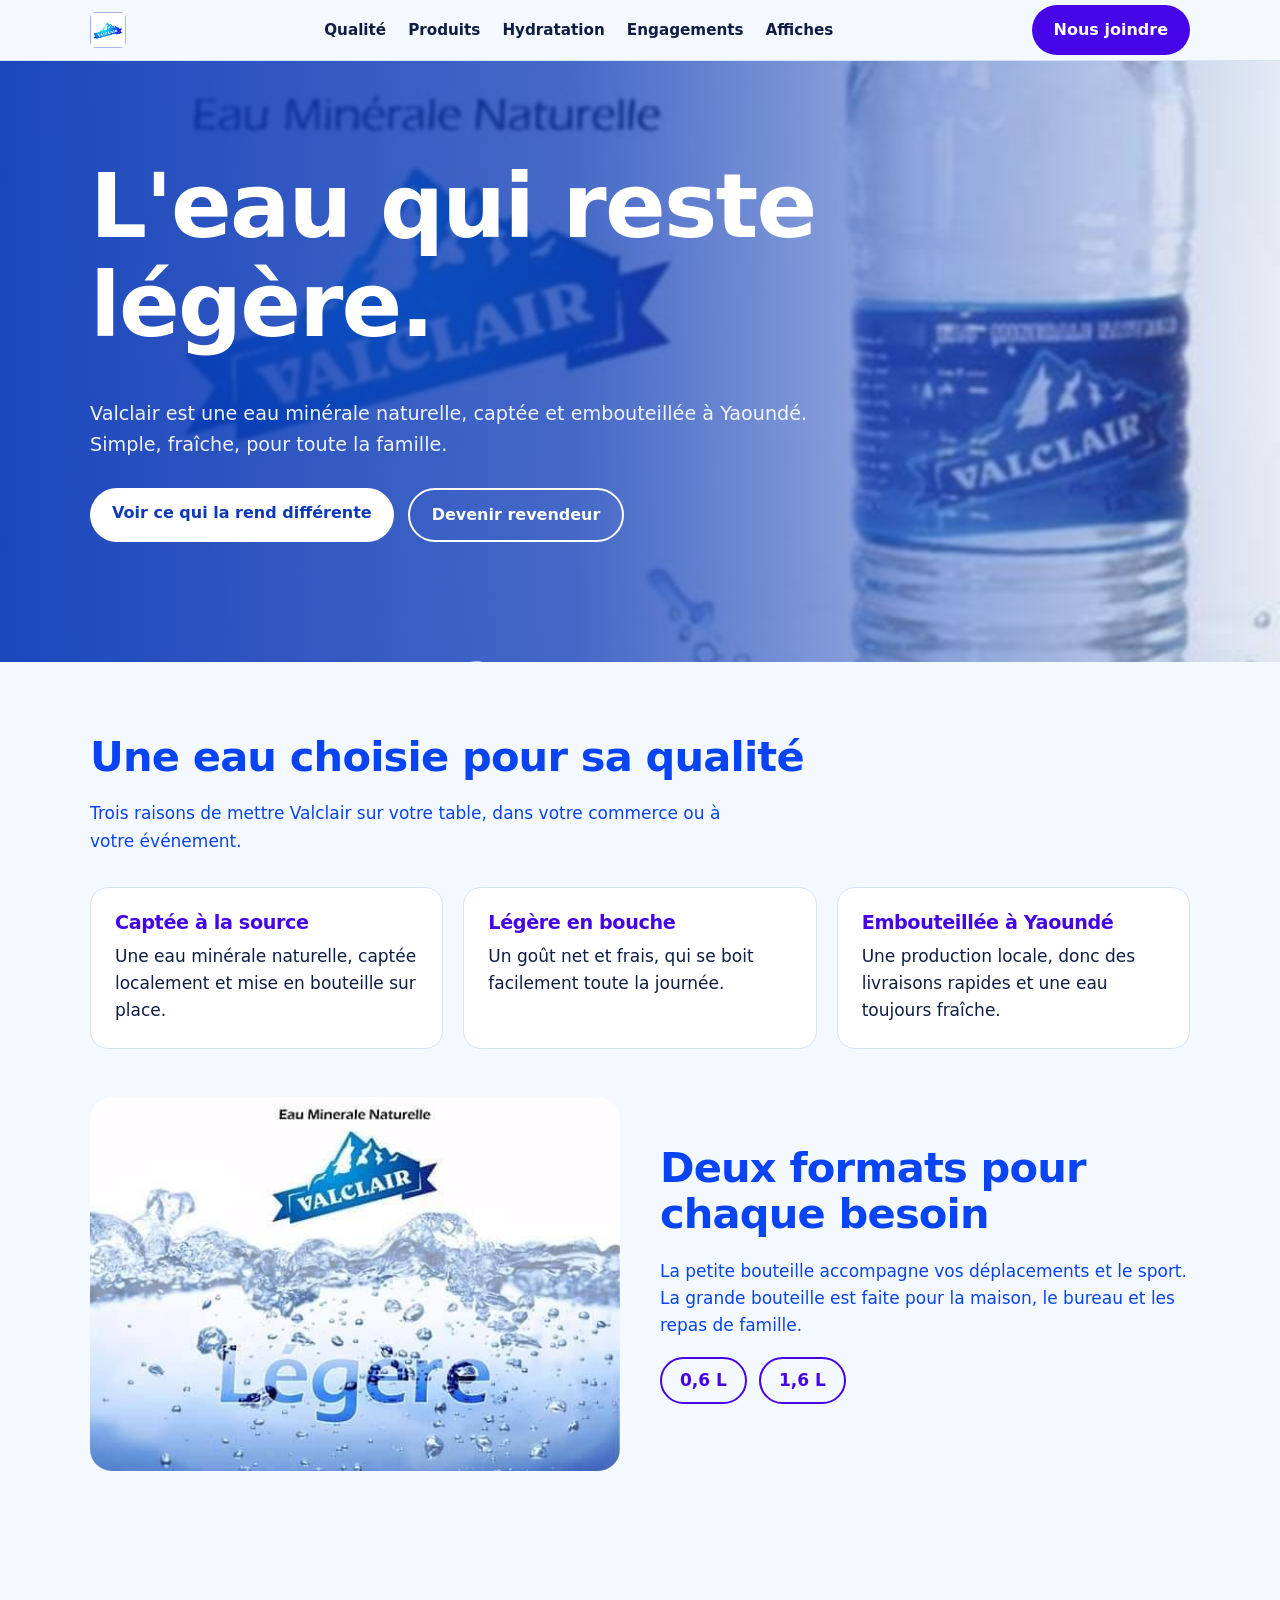
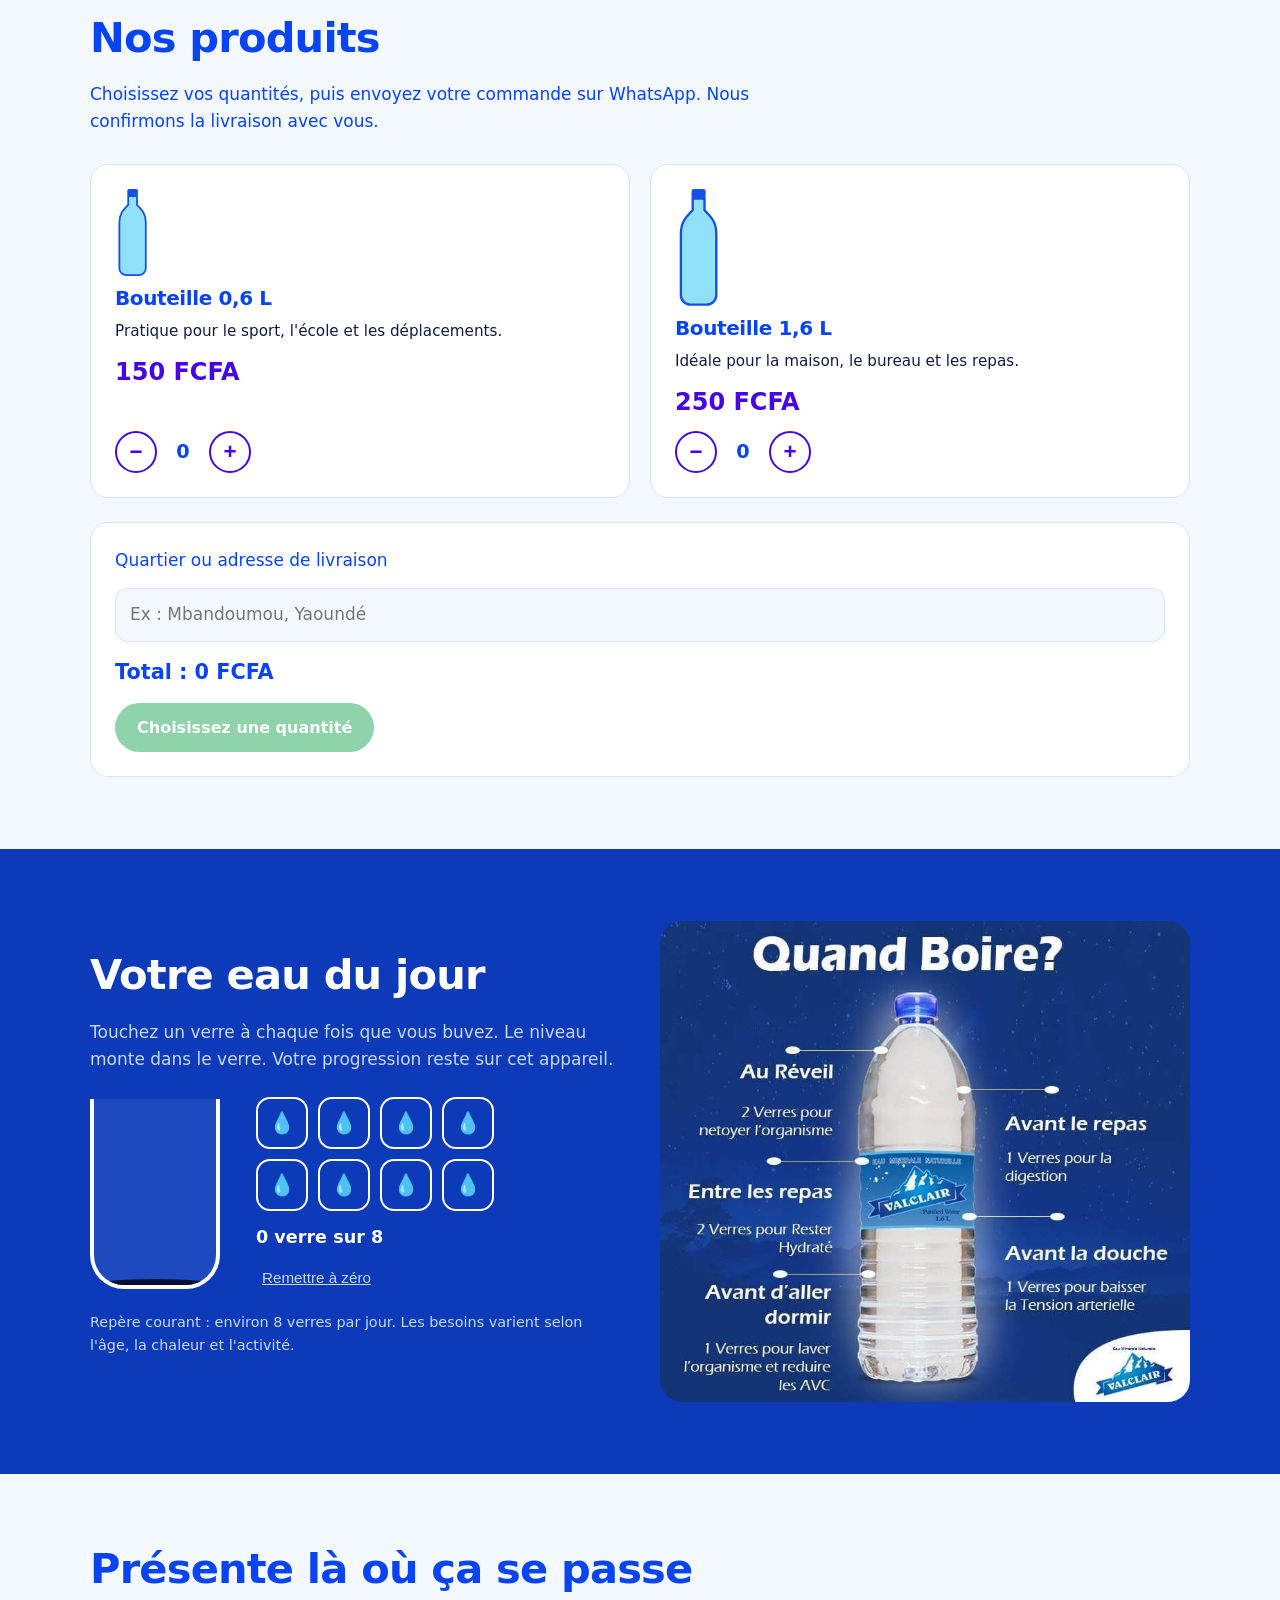
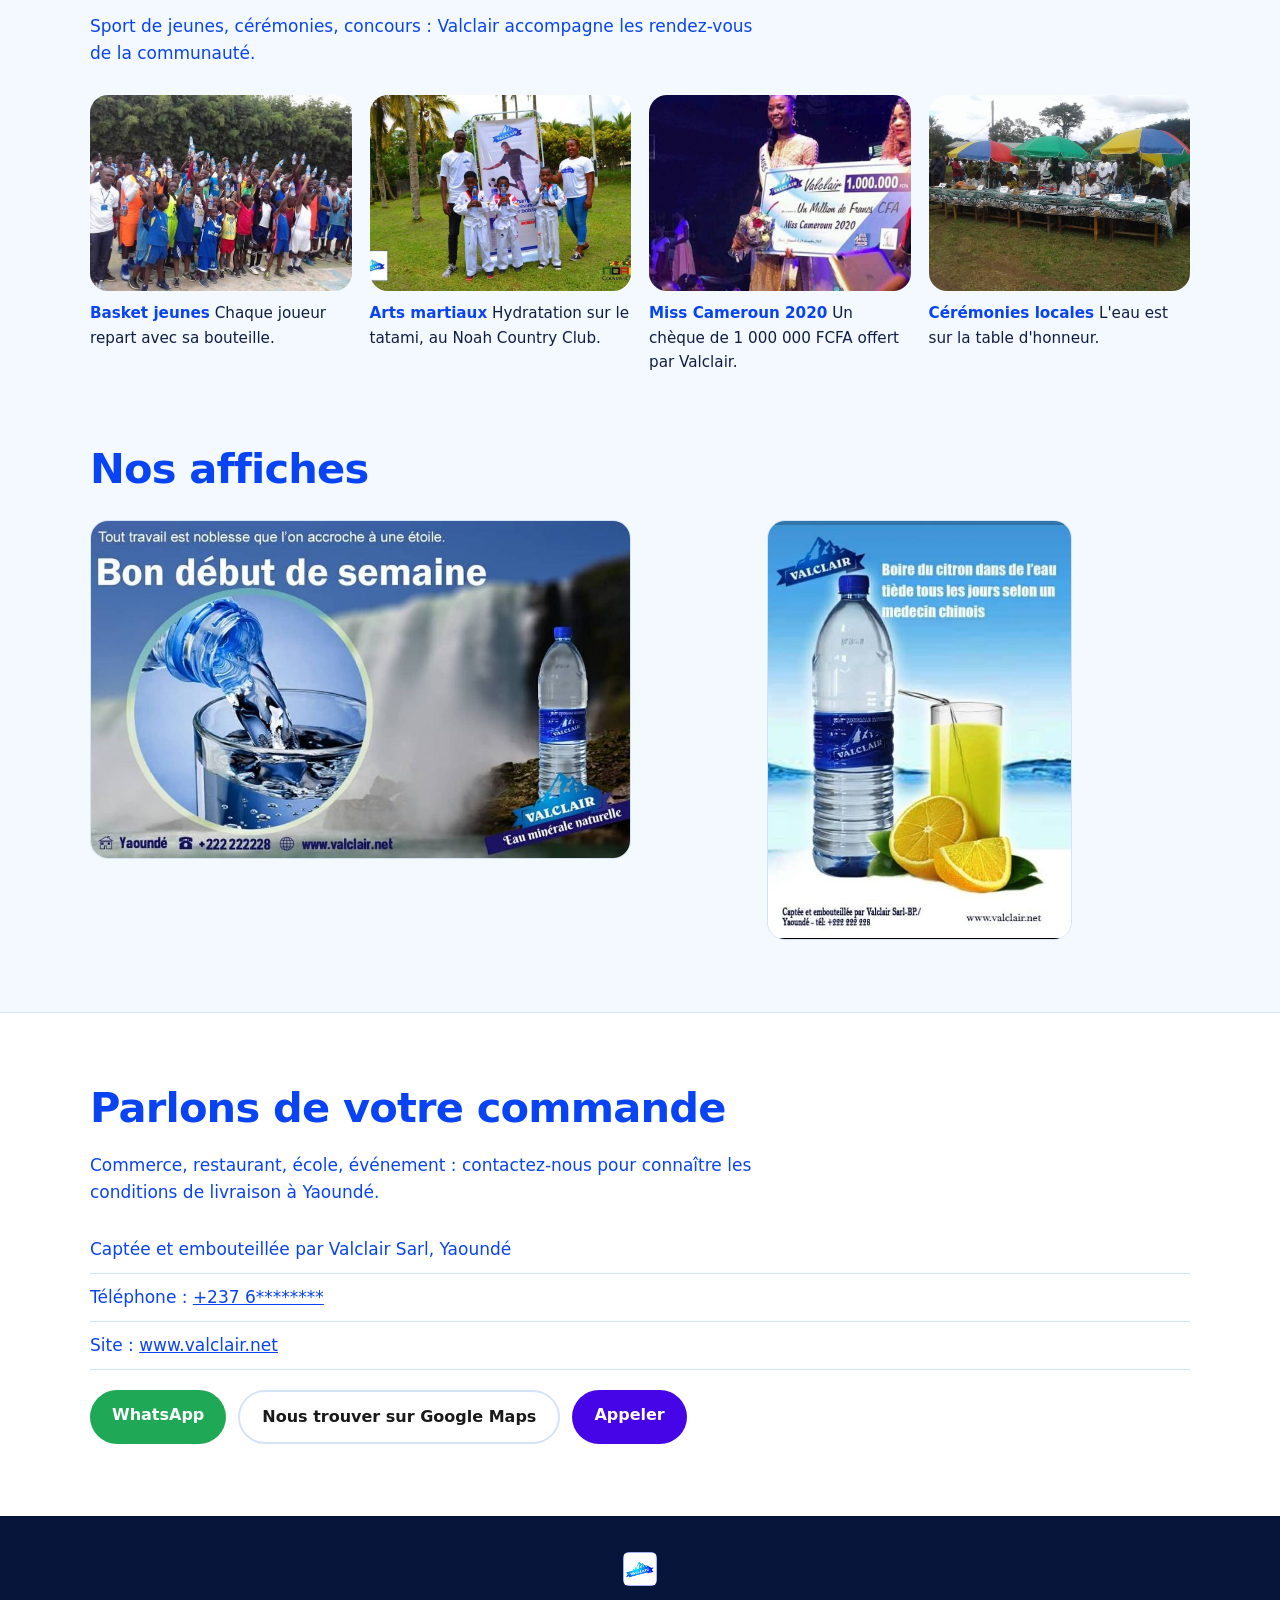
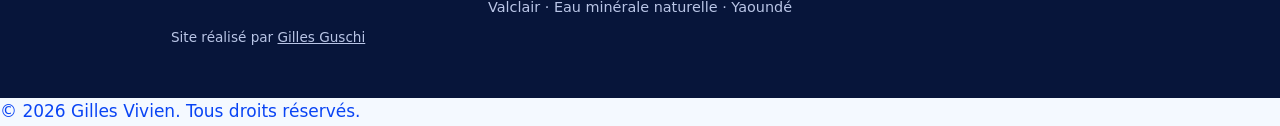
==== Valclair – Eau minérale naturelle.html @ fc71b5c6 "Add Valclair website" ====
<!DOCTYPE html>
<html lang="fr">
<head>
<meta charset="utf-8">
<meta name="viewport" content="width=device-width, initial-scale=1.0, viewport-fit=cover">
<title>Valclair – Eau minérale naturelle, Yaoundé</title>
<link rel="stylesheet" href="style.css">
</head>
<style>
:root{--bg:#f4f9ff;--surface:#fff;--ink:#0944f4;--muted:#0f1d45;--blue:#4505e6;--deep:#0c3ab8;--ice:#081230;--line:#d5e3f7;
box-sizing:border-box;padding-top:env(safe-area-inset-top,0px);padding-bottom:env(safe-area-inset-bottom,0px)}
@media (prefers-color-scheme:dark){:root:not([data-theme="light"]){--bg:#081230;--surface:#0f1d45;--ink:#eaf2ff;--muted:#9fb3d9;--line:#1f3166;--blue:#5b8cff}}
:root[data-theme="dark"]{--bg:#081230;--surface:#0f1d45;--ink:#eaf2ff;--muted:#9fb3d9;--line:#1f3166;--blue:#5b8cff}
html{scroll-padding-top:70px;scroll-behavior:smooth}
*{box-sizing:border-box}
body{margin:0;background:var(--bg);color:var(--ink);font:17px/1.6 "Avenir Next","Segoe UI",system-ui,sans-serif}
img{max-width:100%;display:block}
h1,h2,h3{line-height:1.1;margin:0 0 .5em;letter-spacing:-.02em;font-weight:800}
h2{font-size:clamp(1.8rem,4vw,2.6rem)}
p{margin:0 0 1em;max-width:62ch}
a{color:inherit}
:focus-visible{outline:3px solid var(--ice);outline-offset:3px}
.wrap{width:min(1100px,92%);margin:auto}
section{padding:72px 0}
header{position:sticky;top:env(safe-area-inset-top,0px);z-index:20;background:color-mix(in srgb,var(--bg) 88%,transparent);backdrop-filter:blur(10px);border-bottom:1px solid var(--line)}
header .wrap{display:flex;align-items:center;justify-content:space-between;gap:16px;height:60px}
header img{height:36px;border-radius:6px}
nav{display:flex;gap:22px;font-weight:600;font-size:.95rem}
nav a{text-decoration:none;color:var(--muted)}nav a:hover{color:var(--blue)}
.btn{display:inline-block;padding:12px 22px;border-radius:999px;background:var(--blue);color:#fff;font-weight:700;text-decoration:none;border:0;cursor:pointer;font-size:1rem}
.btn.alt{background:transparent;border:2px solid #fff}
@media(max-width:720px){nav{display:none}}
.hero{position:relative;overflow:hidden;color:#fff;background:linear-gradient(90deg,rgba(12,58,184,.92) 0%,rgba(12,58,184,.75) 45%,rgba(12,58,184,.05) 100%),url("image\ yep.jfif") right center/cover no-repeat;padding:96px 0 120px}
.hero h1{font-size:clamp(2.6rem,8vw,5.6rem);max-width:12ch}
.hero p{font-size:1.2rem;opacity:.92}
.hero .cta{display:flex;gap:14px;flex-wrap:wrap;margin-top:28px}
.hero .btn:not(.alt){background:#fff;color:var(--deep)}
.hero .wrap{position:relative;z-index:2}
.bub{position:absolute;bottom:-40px;border-radius:50%;border:2px solid rgba(255,255,255,.55);background:rgba(255,255,255,.12);animation:rise linear infinite}
@keyframes rise{to{transform:translateY(-120vh)}}
@media(prefers-reduced-motion:reduce){.bub{display:none}html{scroll-behavior:auto}}
.pill{display:grid;grid-template-columns:repeat(auto-fit,minmax(240px,1fr));gap:20px;margin-top:32px}
.pill div{background:var(--surface);border:1px solid var(--line);border-radius:18px;padding:24px}
.pill h3{font-size:1.2rem;color:var(--blue)}
.pill p{margin:0;color:var(--muted)}
.split{display:grid;grid-template-columns:1fr 1fr;gap:40px;align-items:center}
@media(max-width:800px){.split{grid-template-columns:1fr}}
.photo{width:100%;border-radius:22px;cursor:zoom-in;object-fit:cover}
.sizes{display:flex;gap:12px;margin:18px 0}
.sizes span{padding:8px 18px;border-radius:999px;border:2px solid var(--blue);font-weight:700;color:var(--blue)}
.band{background:var(--deep);color:#fff}
.band p{color:#c8d8ff}
.tracker{display:flex;gap:36px;align-items:center;flex-wrap:wrap;margin-top:24px}
.glass{position:relative;width:130px;height:190px;border:4px solid #fff;border-top:0;border-radius:0 0 34px 34px;overflow:hidden;background:rgba(255,255,255,.08)}
.water{position:absolute;left:0;right:0;bottom:0;height:0;background:linear-gradient(var(--ice),#1a6bff);transition:height .6s ease}
.water::before{content:"";position:absolute;top:-6px;left:0;right:0;height:12px;background:var(--ice);border-radius:50%}
.cups{display:grid;grid-template-columns:repeat(4,52px);gap:10px}
.cups button{width:52px;height:52px;border-radius:14px;border:2px solid #fff;background:transparent;color:#fff;font-size:1.3rem;cursor:pointer}
.cups button[aria-pressed="true"]{background:var(--ice);border-color:var(--ice);color:var(--deep)}
.count{font-size:1.1rem;font-weight:700;margin:12px 0}
.ghost{background:none;border:0;color:#c8d8ff;text-decoration:underline;cursor:pointer;font-size:.95rem}
.grid{display:grid;grid-template-columns:repeat(auto-fit,minmax(260px,1fr));gap:18px;margin-top:28px}
figure{margin:0}
figure img{aspect-ratio:4/3;border-radius:18px;cursor:zoom-in;width:100%;object-fit:cover}
figcaption{padding-top:10px;color:var(--muted);font-size:.95rem}
figcaption b{color:var(--ink)}
.posters{display:grid;grid-template-columns:repeat(auto-fit,minmax(280px,1fr));gap:18px;margin-top:28px}
.posters img{aspect-ratio:auto;max-height:420px;margin:auto;width:auto;max-width:100%;object-fit:contain;background:var(--surface);border:1px solid var(--line)}
.prods{display:grid;grid-template-columns:repeat(auto-fit,minmax(260px,1fr));gap:20px;margin-top:28px}
.prod{background:var(--surface);border:1px solid var(--line);border-radius:18px;padding:24px;display:flex;flex-direction:column;gap:10px}
.prod svg{height:110px;width:auto;align-self:flex-start}
.prod h3{margin:0;font-size:1.25rem}.prod p{margin:0;color:var(--muted);font-size:.95rem}
.price{font-size:1.5rem;font-weight:800;color:var(--blue)}
.qty{display:flex;align-items:center;gap:12px;margin-top:auto}
.qty button{width:42px;height:42px;border-radius:50%;border:2px solid var(--blue);background:transparent;color:var(--blue);font-size:1.4rem;font-weight:700;cursor:pointer}
.qty output{min-width:28px;text-align:center;font-weight:800;font-size:1.2rem}
.order{margin-top:24px;background:var(--surface);border:1px solid var(--line);border-radius:18px;padding:24px;display:grid;gap:14px}
.order input{padding:12px 14px;border-radius:12px;border:1px solid var(--line);background:var(--bg);color:var(--ink);font:inherit;width:100%}
.total{font-size:1.3rem;font-weight:800}
.btn.wa{background:#1fa855}.btn.g{background:#fff;color:#1a1a1a;border:2px solid var(--line)}
.btn[aria-disabled="true"]{opacity:.5;pointer-events:none}
.btns{display:flex;gap:12px;flex-wrap:wrap}
.contact{background:var(--surface);border-top:1px solid var(--line)}
.contact ul{list-style:none;padding:0;margin:20px 0}
.contact li{padding:10px 0;border-bottom:1px solid var(--line)}
footer{padding:28px 0;text-align:center;color:var(--muted);font-size:.9rem}
footer{background:#07153a;color:#b9c5e6;padding:36px 0;text-align:center}
footer img{height:34px;margin:0 auto 10px;border-radius:6px}
#lb{position:fixed;inset:0;background:rgba(3,10,30,.92);display:none;align-items:center;justify-content:center;z-index:50;padding:20px}
#lb.on{display:flex}
#lb img{max-height:90%;max-width:100%;border-radius:12px}
#lb button{position:absolute;top:calc(14px + env(safe-area-inset-top,0px));right:18px;font-size:2rem;background:none;border:0;color:#fff;cursor:pointer}
footer{background:#07153a;color:#b9c5e6;padding:36px 0;text-align:center}
footer b{color:#fff}
.toast{position:fixed;bottom:22px;left:50%;transform:translate(-50%,90px);background:var(--navy);color:#fff;padding:12px 22px;border-radius:99px;transition:.3s;z-index:99;font-weight:500}
.toast.show{transform:translate(-50%,0)}
/* ===== 10. Mobile ===== */
@media(max-width:560px){.form{grid-template-columns:1fr}.lookup{flex-direction:column}}
@media(prefers-reduced-motion:reduce){*{tran
</style>
<body>
<header><div class="wrap"><a href="#top"><img src="[data-uri]" alt="Valclair"></a>
<nav><a href="#qualite">Qualité</a><a href="#produits">Produits</a><a href="#hydratation">Hydratation</a><a href="#communaute">Engagements</a><a href="#affiches">Affiches</a></nav>
<a class="btn" href="#contact">Nous joindre</a></div></header>

<main id="top">
<section class="hero"><div id="bubbles"></div><div class="wrap">
<h1>L'eau qui reste légère.</h1>
<p>Valclair est une eau minérale naturelle, captée et embouteillée à Yaoundé. Simple, fraîche, pour toute la famille.</p>
<div class="cta"><a class="btn" href="#qualite">Voir ce qui la rend différente</a><a class="btn alt" href="#contact">Devenir revendeur</a></div>
</div></section>

<section id="qualite"><div class="wrap">
<h2>Une eau choisie pour sa qualité</h2>
<p>Trois raisons de mettre Valclair sur votre table, dans votre commerce ou à votre événement.</p>
<div class="pill">
<div><h3>Captée à la source</h3><p>Une eau minérale naturelle, captée localement et mise en bouteille sur place.</p></div>
<div><h3>Légère en bouche</h3><p>Un goût net et frais, qui se boit facilement toute la journée.</p></div>
<div><h3>Embouteillée à Yaoundé</h3><p>Une production locale, donc des livraisons rapides et une eau toujours fraîche.</p></div>
</div>
<div class="split" style="margin-top:48px">
<img class="photo" src="[data-uri]" alt="Affiche Valclair, eau minérale naturelle légère">
<div><h2>Deux formats pour chaque besoin</h2>
<p>La petite bouteille accompagne vos déplacements et le sport. La grande bouteille est faite pour la maison, le bureau et les repas de famille.</p>
<div class="sizes"><span>0,6 L</span><span>1,6 L</span></div></div>
</div></div></section>

<section id="#produits"><div class="wrap">
<h2>Nos produits</h2>
<p>Choisissez vos quantités, puis envoyez votre commande sur WhatsApp. Nous confirmons la livraison avec vous.</p>
<div class="prods" id="prods"></div>
<div class="order">
<label for="quartier">Quartier ou adresse de livraison</label>
<input id="quartier" placeholder="Ex : Mbandoumou, Yaoundé">
<div class="total" id="total">Total : 0 FCFA</div>
<div class="btns"><a class="btn wa" id="orderBtn" href="641160281" target="_blank" rel="noopener" aria-disabled="true">Commander sur WhatsApp</a></div>
</div></div></section>

<section id="#hydratation" class="band"><div class="wrap split">
<div><h2>Votre eau du jour</h2>
<p>Touchez un verre à chaque fois que vous buvez. Le niveau monte dans le verre. Votre progression reste sur cet appareil.</p>
<div class="tracker">
<div class="glass" aria-hidden="true"><div class="water" id="water"></div></div>
<div><div class="cups" id="cups"></div><div class="count" id="count" aria-live="polite"></div>
<button class="ghost" id="reset">Remettre à zéro</button></div>
</div>
<p style="margin-top:20px;font-size:.9rem">Repère courant : environ 8 verres par jour. Les besoins varient selon l'âge, la chaleur et l'activité.</p></div>
<img class="photo" src="[data-uri]" alt="Conseils pour boire de l'eau au fil de la journée">
</div></section>

<section id="communaute"><div class="wrap">
<h2>Présente là où ça se passe</h2>
<p>Sport de jeunes, cérémonies, concours : Valclair accompagne les rendez-vous de la communauté.</p>
<div class="grid">
<figure><img src="[data-uri]" alt="Jeunes basketteurs levant leurs bouteilles Valclair"><figcaption><b>Basket jeunes</b> Chaque joueur repart avec sa bouteille.</figcaption></figure>
<figure><img src="[data-uri]" alt="Enfants en kimono devant la bannière Valclair"><figcaption><b>Arts martiaux</b> Hydratation sur le tatami, au Noah Country Club.</figcaption></figure>
<figure><img src="[data-uri]" alt="Remise d'un chèque Valclair de 1 000 000 FCFA, Miss Cameroun 2020"><figcaption><b>Miss Cameroun 2020</b> Un chèque de 1 000 000 FCFA offert par Valclair.</figcaption></figure>
<figure><img src="[data-uri]" alt="Table d'honneur avec bouteilles Valclair lors d'une cérémonie"><figcaption><b>Cérémonies locales</b> L'eau est sur la table d'honneur.</figcaption></figure>
</div></div></section>

<section id="affiches" style="padding-top:0"><div class="wrap">
<h2>Nos affiches</h2>
<div class="posters">
<figure><img src="[data-uri]" alt="Affiche Bon début de semaine"></figure>
<figure><img src="[data-uri]" alt="Affiche eau et citron"></figure>
</div></div></section>

<section id="contact" class="contact"><div class="wrap">
<h2>Parlons de votre commande</h2>
<p>Commerce, restaurant, école, événement : contactez-nous pour connaître les conditions de livraison à Yaoundé.</p>
<ul>
<li>Captée et embouteillée par Valclair Sarl, Yaoundé</li>
<li>Téléphone : <a href="tel:+222222228">+237 6********</a></li>
<li>Site : <a href="https://www.valclair.net">www.valclair.net</a></li>
</ul>
<div class="btns">
<a class="btn wa" id="waBtn" href="+237 652120410" target="_blank" rel="noopener">WhatsApp</a>
<a class="btn g" id="gBtn" href="#" target="_blank" rel="noopener">Nous trouver sur Google Maps</a>
<a class="btn" href="tel:+237652120410">Appeler</a></div>
</div></section>
</main>

<footer>
    <img src="[data-uri]" alt="Valclair">Valclair · Eau minérale naturelle · Yaoundé <p style="margin-top:8px;font-size:.85rem">Site réalisé par <a href="portfolio-tchonang.html">Gilles Guschi</a></p>
</footer>
    &copy; 2026 Gilles Vivien. Tous droits réservés.
    <div id="lb" role="dialog" aria-label="Image agrandie"><button aria-label="Fermer">×</button><img alt=""></div>
<script>
    
// ====== À MODIFIER : vos informations ======
var CONFIG={
 whatsapp:"641160281", // numéro WhatsApp, indicatif sans + ni espaces
 google:"https://www.google.com/maps/search/?api=1&query=Valclair+Yaound%C3%A9", // lien Google Maps ou avis
 products:[ // prix d'exemple en FCFA : remplacez par vos vrais prix
  {name:"Bouteille 0,6 L",size:.6,price:150,desc:"Pratique pour le sport, l'école et les déplacements."},
  {name:"Bouteille 1,6 L",size:1.6,price:250,desc:"Idéale pour la maison, le bureau et les repas."}
 ]};
// ============================================
(function(){
 var P=CONFIG.products,q=P.map(function(){return 0}),box=document.getElementById('prods'),
 fmt=function(n){return n.toLocaleString('fr-FR')+' FCFA'},
 wa='https://wa.me/'+CONFIG.whatsapp+'?text=',
 ob=document.getElementById('orderBtn'),tot=document.getElementById('total');
 document.getElementById('gBtn').href=CONFIG.google;
 document.getElementById('waBtn').href=wa+encodeURIComponent('Bonjour Valclair, j\'aimerais avoir des informations.');
 function upd(){
  var t=0,l=[];P.forEach(function(p,i){if(q[i]){t+=q[i]*p.price;l.push(q[i]+' x '+p.name+' ('+fmt(p.price)+')')}});
  tot.textContent='Total : '+fmt(t);
  var ad=document.getElementById('quartier').value.trim();
  ob.setAttribute('aria-disabled',t===0);
  ob.textContent=t?'Commander sur WhatsApp':'Choisissez une quantité';
  ob.href=t?wa+encodeURIComponent('Bonjour Valclair, je souhaite commander :\n'+l.join('\n')+'\nTotal : '+fmt(t)+(ad?'\nLivraison : '+ad:'')):'#';
 }
 P.forEach(function(p,i){
  var d=document.createElement('div');d.className='prod';
  d.innerHTML='<svg viewBox="0 0 40 100" style="height:'+(70+p.size*30)+'px" aria-hidden="true"><rect x="14" y="0" width="12" height="8" rx="2" fill="#1450e6"/><path d="M15 8h10v10c6 6 10 10 10 20v52a8 8 0 0 1-8 8H13a8 8 0 0 1-8-8V38c0-10 4-14 10-20z" fill="#35c8f0" fill-opacity=".55" stroke="#1450e6" stroke-width="2"/></svg><h3>'+p.name+'</h3><p>'+p.desc+'</p><div class="price">'+fmt(p.price)+'</div><div class="qty"><button aria-label="Retirer une '+p.name+'">−</button><output>0</output><button aria-label="Ajouter une '+p.name+'">+</button></div>';
  var b=d.querySelectorAll('button'),o=d.querySelector('output');
  b[0].onclick=function(){q[i]=Math.max(0,q[i]-1);o.textContent=q[i];upd()};
  b[1].onclick=function(){q[i]++;o.textContent=q[i];upd()};
  box.appendChild(d);
 });
 document.getElementById('quartier').addEventListener('input',upd);
 upd();
})();
// bulles du hero
(function(){var b=document.getElementById('bubbles');for(var i=0;i<18;i++){var e=document.createElement('span');e.className='bub';var s=8+Math.random()*34;e.style.cssText='width:'+s+'px;height:'+s+'px;left:'+Math.random()*100+'%;animation-duration:'+(9+Math.random()*12)+'s;animation-delay:-'+Math.random()*15+'s';b.appendChild(e)}})();
// agrandissement des photos
var lb=document.getElementById('lb'),li=lb.querySelector('img');
document.querySelectorAll('.photo,figure img').forEach(function(im){im.addEventListener('click',function(){li.src=im.src;li.alt=im.alt;lb.classList.add('on')})});
lb.addEventListener('click',function(){lb.classList.remove('on')});
document.addEventListener('keydown',function(e){if(e.key==='Escape')lb.classList.remove('on')});
// suivi d'hydratation
var N=8,done=0,cups=document.getElementById('cups'),water=document.getElementById('water'),count=document.getElementById('count');
var day=new Date().toISOString().slice(0,10);
try{var s=JSON.parse(localStorage.getItem('valclair-eau')||'{}');if(s.day===day)done=s.n||0}catch(e){}
function draw(){
 water.style.height=(done/N*100)+'%';
 count.textContent=done>=N?'Objectif atteint : '+done+' verres. Bravo !':done+' verre'+(done>1?'s':'')+' sur '+N;
 Array.prototype.forEach.call(cups.children,function(c,i){c.setAttribute('aria-pressed',i<done)});
 try{localStorage.setItem('valclair-eau',JSON.stringify({day:day,n:done}))}catch(e){}
}
for(var i=0;i<N;i++){(function(i){var c=document.createElement('button');c.textContent='💧';c.setAttribute('aria-label','Verre '+(i+1));c.onclick=function(){done=(done===i+1)?i:i+1;draw()};cups.appendChild(c)})(i)}
document.getElementById('reset').onclick=function(){done=0;draw()};
draw();
</script>
</body>
</html>
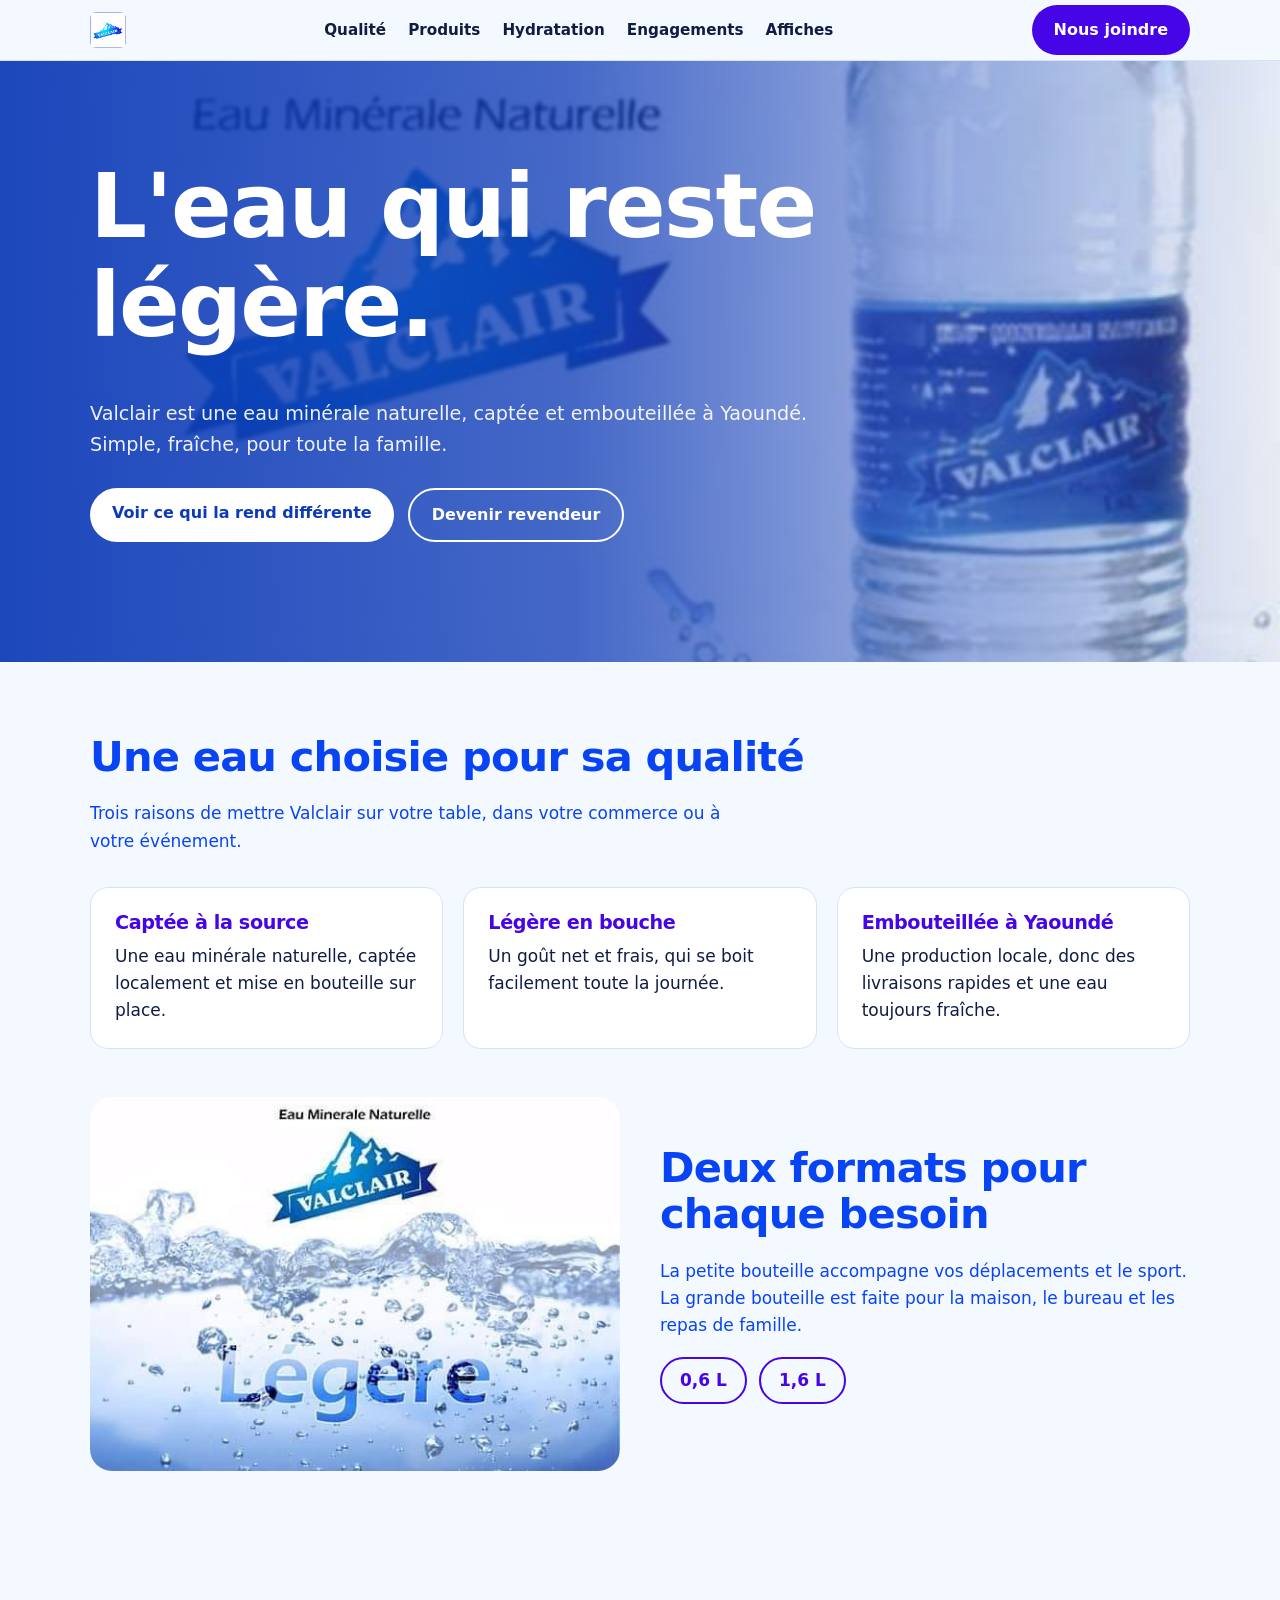
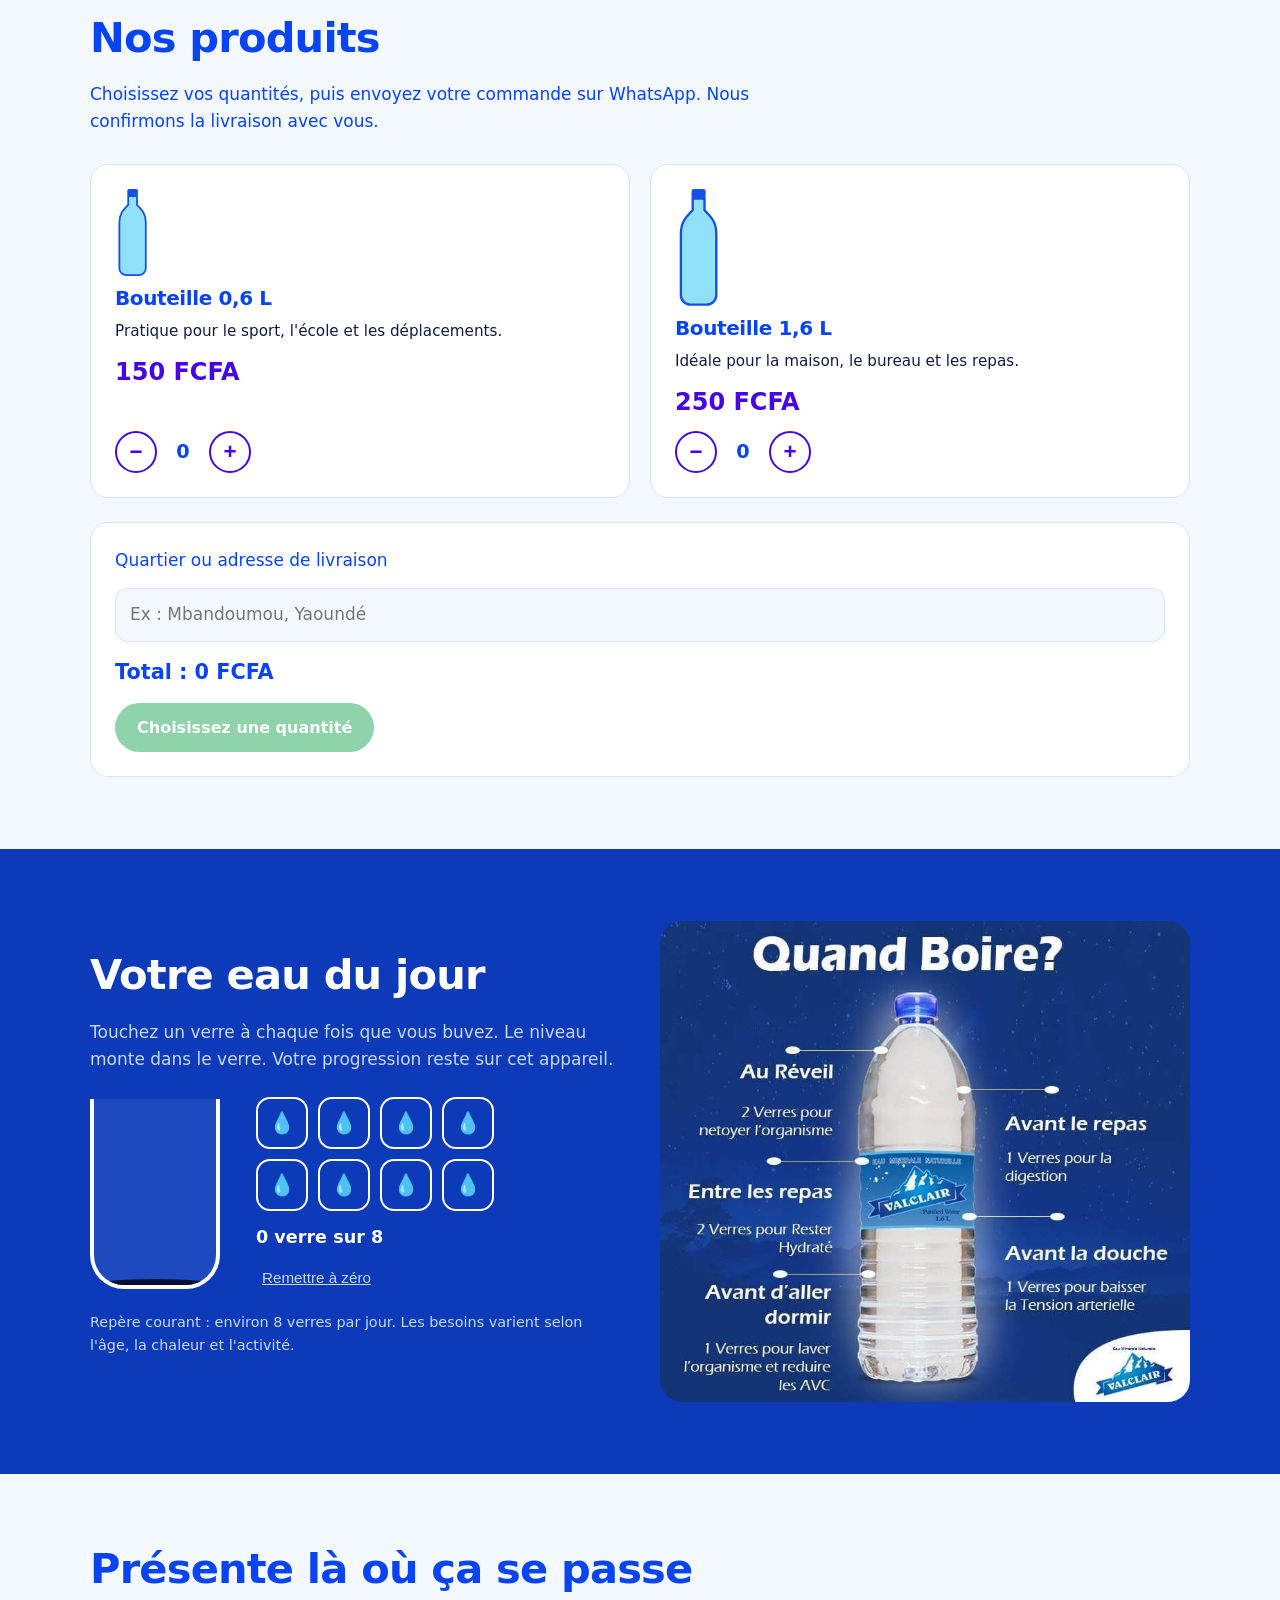
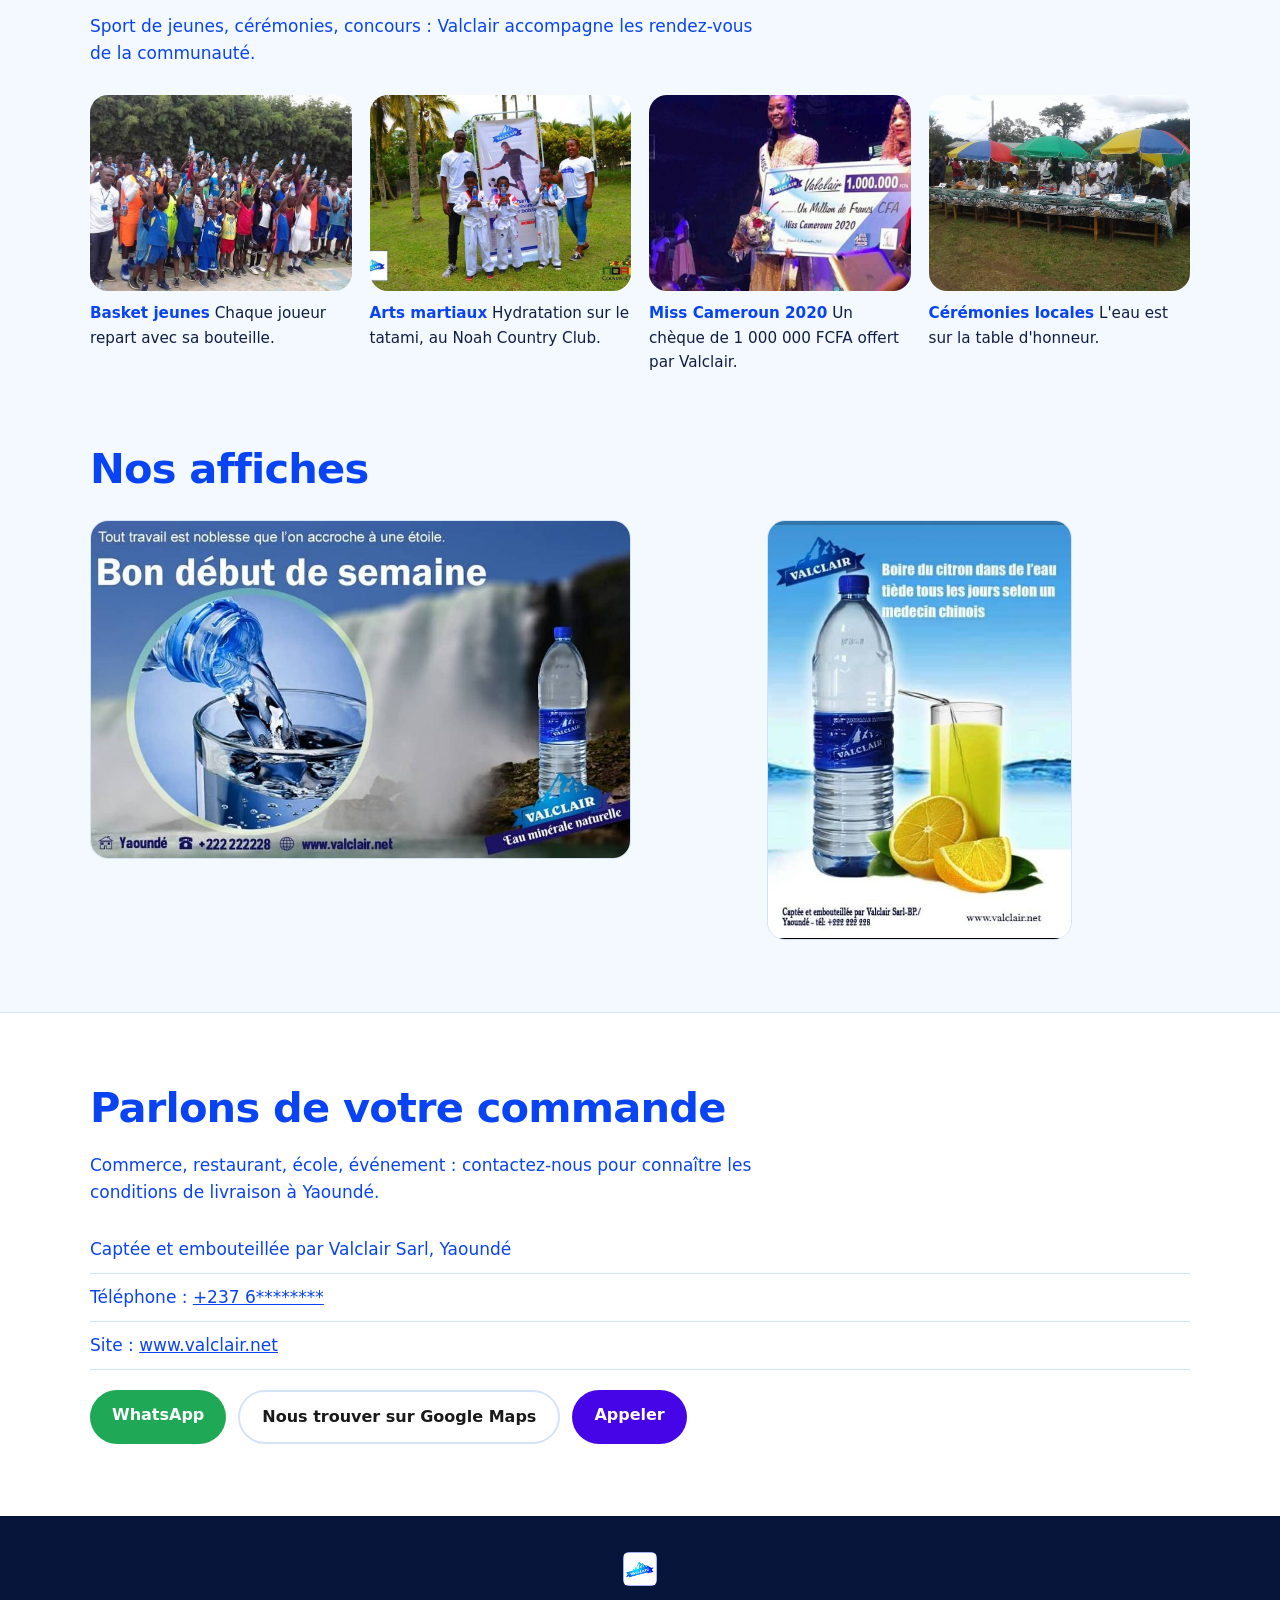
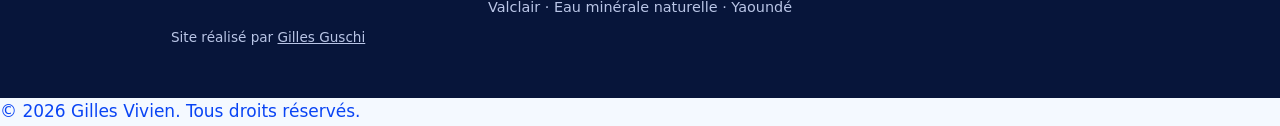
==== commit f7ccb71e: "Fix Netlify homepage" ====
--- a/Valclair – Eau minérale naturelle.html
+++ b/Valclair – Eau minérale naturelle.html
@@ -6,98 +6,6 @@
 <title>Valclair – Eau minérale naturelle, Yaoundé</title>
 <link rel="stylesheet" href="style.css">
 </head>
-<style>
-:root{--bg:#f4f9ff;--surface:#fff;--ink:#0944f4;--muted:#0f1d45;--blue:#4505e6;--deep:#0c3ab8;--ice:#081230;--line:#d5e3f7;
-box-sizing:border-box;padding-top:env(safe-area-inset-top,0px);padding-bottom:env(safe-area-inset-bottom,0px)}
-@media (prefers-color-scheme:dark){:root:not([data-theme="light"]){--bg:#081230;--surface:#0f1d45;--ink:#eaf2ff;--muted:#9fb3d9;--line:#1f3166;--blue:#5b8cff}}
-:root[data-theme="dark"]{--bg:#081230;--surface:#0f1d45;--ink:#eaf2ff;--muted:#9fb3d9;--line:#1f3166;--blue:#5b8cff}
-html{scroll-padding-top:70px;scroll-behavior:smooth}
-*{box-sizing:border-box}
-body{margin:0;background:var(--bg);color:var(--ink);font:17px/1.6 "Avenir Next","Segoe UI",system-ui,sans-serif}
-img{max-width:100%;display:block}
-h1,h2,h3{line-height:1.1;margin:0 0 .5em;letter-spacing:-.02em;font-weight:800}
-h2{font-size:clamp(1.8rem,4vw,2.6rem)}
-p{margin:0 0 1em;max-width:62ch}
-a{color:inherit}
-:focus-visible{outline:3px solid var(--ice);outline-offset:3px}
-.wrap{width:min(1100px,92%);margin:auto}
-section{padding:72px 0}
-header{position:sticky;top:env(safe-area-inset-top,0px);z-index:20;background:color-mix(in srgb,var(--bg) 88%,transparent);backdrop-filter:blur(10px);border-bottom:1px solid var(--line)}
-header .wrap{display:flex;align-items:center;justify-content:space-between;gap:16px;height:60px}
-header img{height:36px;border-radius:6px}
-nav{display:flex;gap:22px;font-weight:600;font-size:.95rem}
-nav a{text-decoration:none;color:var(--muted)}nav a:hover{color:var(--blue)}
-.btn{display:inline-block;padding:12px 22px;border-radius:999px;background:var(--blue);color:#fff;font-weight:700;text-decoration:none;border:0;cursor:pointer;font-size:1rem}
-.btn.alt{background:transparent;border:2px solid #fff}
-@media(max-width:720px){nav{display:none}}
-.hero{position:relative;overflow:hidden;color:#fff;background:linear-gradient(90deg,rgba(12,58,184,.92) 0%,rgba(12,58,184,.75) 45%,rgba(12,58,184,.05) 100%),url("image\ yep.jfif") right center/cover no-repeat;padding:96px 0 120px}
-.hero h1{font-size:clamp(2.6rem,8vw,5.6rem);max-width:12ch}
-.hero p{font-size:1.2rem;opacity:.92}
-.hero .cta{display:flex;gap:14px;flex-wrap:wrap;margin-top:28px}
-.hero .btn:not(.alt){background:#fff;color:var(--deep)}
-.hero .wrap{position:relative;z-index:2}
-.bub{position:absolute;bottom:-40px;border-radius:50%;border:2px solid rgba(255,255,255,.55);background:rgba(255,255,255,.12);animation:rise linear infinite}
-@keyframes rise{to{transform:translateY(-120vh)}}
-@media(prefers-reduced-motion:reduce){.bub{display:none}html{scroll-behavior:auto}}
-.pill{display:grid;grid-template-columns:repeat(auto-fit,minmax(240px,1fr));gap:20px;margin-top:32px}
-.pill div{background:var(--surface);border:1px solid var(--line);border-radius:18px;padding:24px}
-.pill h3{font-size:1.2rem;color:var(--blue)}
-.pill p{margin:0;color:var(--muted)}
-.split{display:grid;grid-template-columns:1fr 1fr;gap:40px;align-items:center}
-@media(max-width:800px){.split{grid-template-columns:1fr}}
-.photo{width:100%;border-radius:22px;cursor:zoom-in;object-fit:cover}
-.sizes{display:flex;gap:12px;margin:18px 0}
-.sizes span{padding:8px 18px;border-radius:999px;border:2px solid var(--blue);font-weight:700;color:var(--blue)}
-.band{background:var(--deep);color:#fff}
-.band p{color:#c8d8ff}
-.tracker{display:flex;gap:36px;align-items:center;flex-wrap:wrap;margin-top:24px}
-.glass{position:relative;width:130px;height:190px;border:4px solid #fff;border-top:0;border-radius:0 0 34px 34px;overflow:hidden;background:rgba(255,255,255,.08)}
-.water{position:absolute;left:0;right:0;bottom:0;height:0;background:linear-gradient(var(--ice),#1a6bff);transition:height .6s ease}
-.water::before{content:"";position:absolute;top:-6px;left:0;right:0;height:12px;background:var(--ice);border-radius:50%}
-.cups{display:grid;grid-template-columns:repeat(4,52px);gap:10px}
-.cups button{width:52px;height:52px;border-radius:14px;border:2px solid #fff;background:transparent;color:#fff;font-size:1.3rem;cursor:pointer}
-.cups button[aria-pressed="true"]{background:var(--ice);border-color:var(--ice);color:var(--deep)}
-.count{font-size:1.1rem;font-weight:700;margin:12px 0}
-.ghost{background:none;border:0;color:#c8d8ff;text-decoration:underline;cursor:pointer;font-size:.95rem}
-.grid{display:grid;grid-template-columns:repeat(auto-fit,minmax(260px,1fr));gap:18px;margin-top:28px}
-figure{margin:0}
-figure img{aspect-ratio:4/3;border-radius:18px;cursor:zoom-in;width:100%;object-fit:cover}
-figcaption{padding-top:10px;color:var(--muted);font-size:.95rem}
-figcaption b{color:var(--ink)}
-.posters{display:grid;grid-template-columns:repeat(auto-fit,minmax(280px,1fr));gap:18px;margin-top:28px}
-.posters img{aspect-ratio:auto;max-height:420px;margin:auto;width:auto;max-width:100%;object-fit:contain;background:var(--surface);border:1px solid var(--line)}
-.prods{display:grid;grid-template-columns:repeat(auto-fit,minmax(260px,1fr));gap:20px;margin-top:28px}
-.prod{background:var(--surface);border:1px solid var(--line);border-radius:18px;padding:24px;display:flex;flex-direction:column;gap:10px}
-.prod svg{height:110px;width:auto;align-self:flex-start}
-.prod h3{margin:0;font-size:1.25rem}.prod p{margin:0;color:var(--muted);font-size:.95rem}
-.price{font-size:1.5rem;font-weight:800;color:var(--blue)}
-.qty{display:flex;align-items:center;gap:12px;margin-top:auto}
-.qty button{width:42px;height:42px;border-radius:50%;border:2px solid var(--blue);background:transparent;color:var(--blue);font-size:1.4rem;font-weight:700;cursor:pointer}
-.qty output{min-width:28px;text-align:center;font-weight:800;font-size:1.2rem}
-.order{margin-top:24px;background:var(--surface);border:1px solid var(--line);border-radius:18px;padding:24px;display:grid;gap:14px}
-.order input{padding:12px 14px;border-radius:12px;border:1px solid var(--line);background:var(--bg);color:var(--ink);font:inherit;width:100%}
-.total{font-size:1.3rem;font-weight:800}
-.btn.wa{background:#1fa855}.btn.g{background:#fff;color:#1a1a1a;border:2px solid var(--line)}
-.btn[aria-disabled="true"]{opacity:.5;pointer-events:none}
-.btns{display:flex;gap:12px;flex-wrap:wrap}
-.contact{background:var(--surface);border-top:1px solid var(--line)}
-.contact ul{list-style:none;padding:0;margin:20px 0}
-.contact li{padding:10px 0;border-bottom:1px solid var(--line)}
-footer{padding:28px 0;text-align:center;color:var(--muted);font-size:.9rem}
-footer{background:#07153a;color:#b9c5e6;padding:36px 0;text-align:center}
-footer img{height:34px;margin:0 auto 10px;border-radius:6px}
-#lb{position:fixed;inset:0;background:rgba(3,10,30,.92);display:none;align-items:center;justify-content:center;z-index:50;padding:20px}
-#lb.on{display:flex}
-#lb img{max-height:90%;max-width:100%;border-radius:12px}
-#lb button{position:absolute;top:calc(14px + env(safe-area-inset-top,0px));right:18px;font-size:2rem;background:none;border:0;color:#fff;cursor:pointer}
-footer{background:#07153a;color:#b9c5e6;padding:36px 0;text-align:center}
-footer b{color:#fff}
-.toast{position:fixed;bottom:22px;left:50%;transform:translate(-50%,90px);background:var(--navy);color:#fff;padding:12px 22px;border-radius:99px;transition:.3s;z-index:99;font-weight:500}
-.toast.show{transform:translate(-50%,0)}
-/* ===== 10. Mobile ===== */
-@media(max-width:560px){.form{grid-template-columns:1fr}.lookup{flex-direction:column}}
-@media(prefers-reduced-motion:reduce){*{tran
-</style>
 <body>
 <header><div class="wrap"><a href="#top"><img src="[data-uri]" alt="Valclair"></a>
 <nav><a href="#qualite">Qualité</a><a href="#produits">Produits</a><a href="#hydratation">Hydratation</a><a href="#communaute">Engagements</a><a href="#affiches">Affiches</a></nav>
@@ -125,7 +33,7 @@
 <div class="sizes"><span>0,6 L</span><span>1,6 L</span></div></div>
 </div></div></section>
 
-<section id="#produits"><div class="wrap">
+<section id="produits"><div class="wrap">
 <h2>Nos produits</h2>
 <p>Choisissez vos quantités, puis envoyez votre commande sur WhatsApp. Nous confirmons la livraison avec vous.</p>
 <div class="prods" id="prods"></div>
@@ -136,7 +44,7 @@
 <div class="btns"><a class="btn wa" id="orderBtn" href="641160281" target="_blank" rel="noopener" aria-disabled="true">Commander sur WhatsApp</a></div>
 </div></div></section>
 
-<section id="#hydratation" class="band"><div class="wrap split">
+<section id="hydratation" class="band"><div class="wrap split">
 <div><h2>Votre eau du jour</h2>
 <p>Touchez un verre à chaque fois que vous buvez. Le niveau monte dans le verre. Votre progression reste sur cet appareil.</p>
 <div class="tracker">
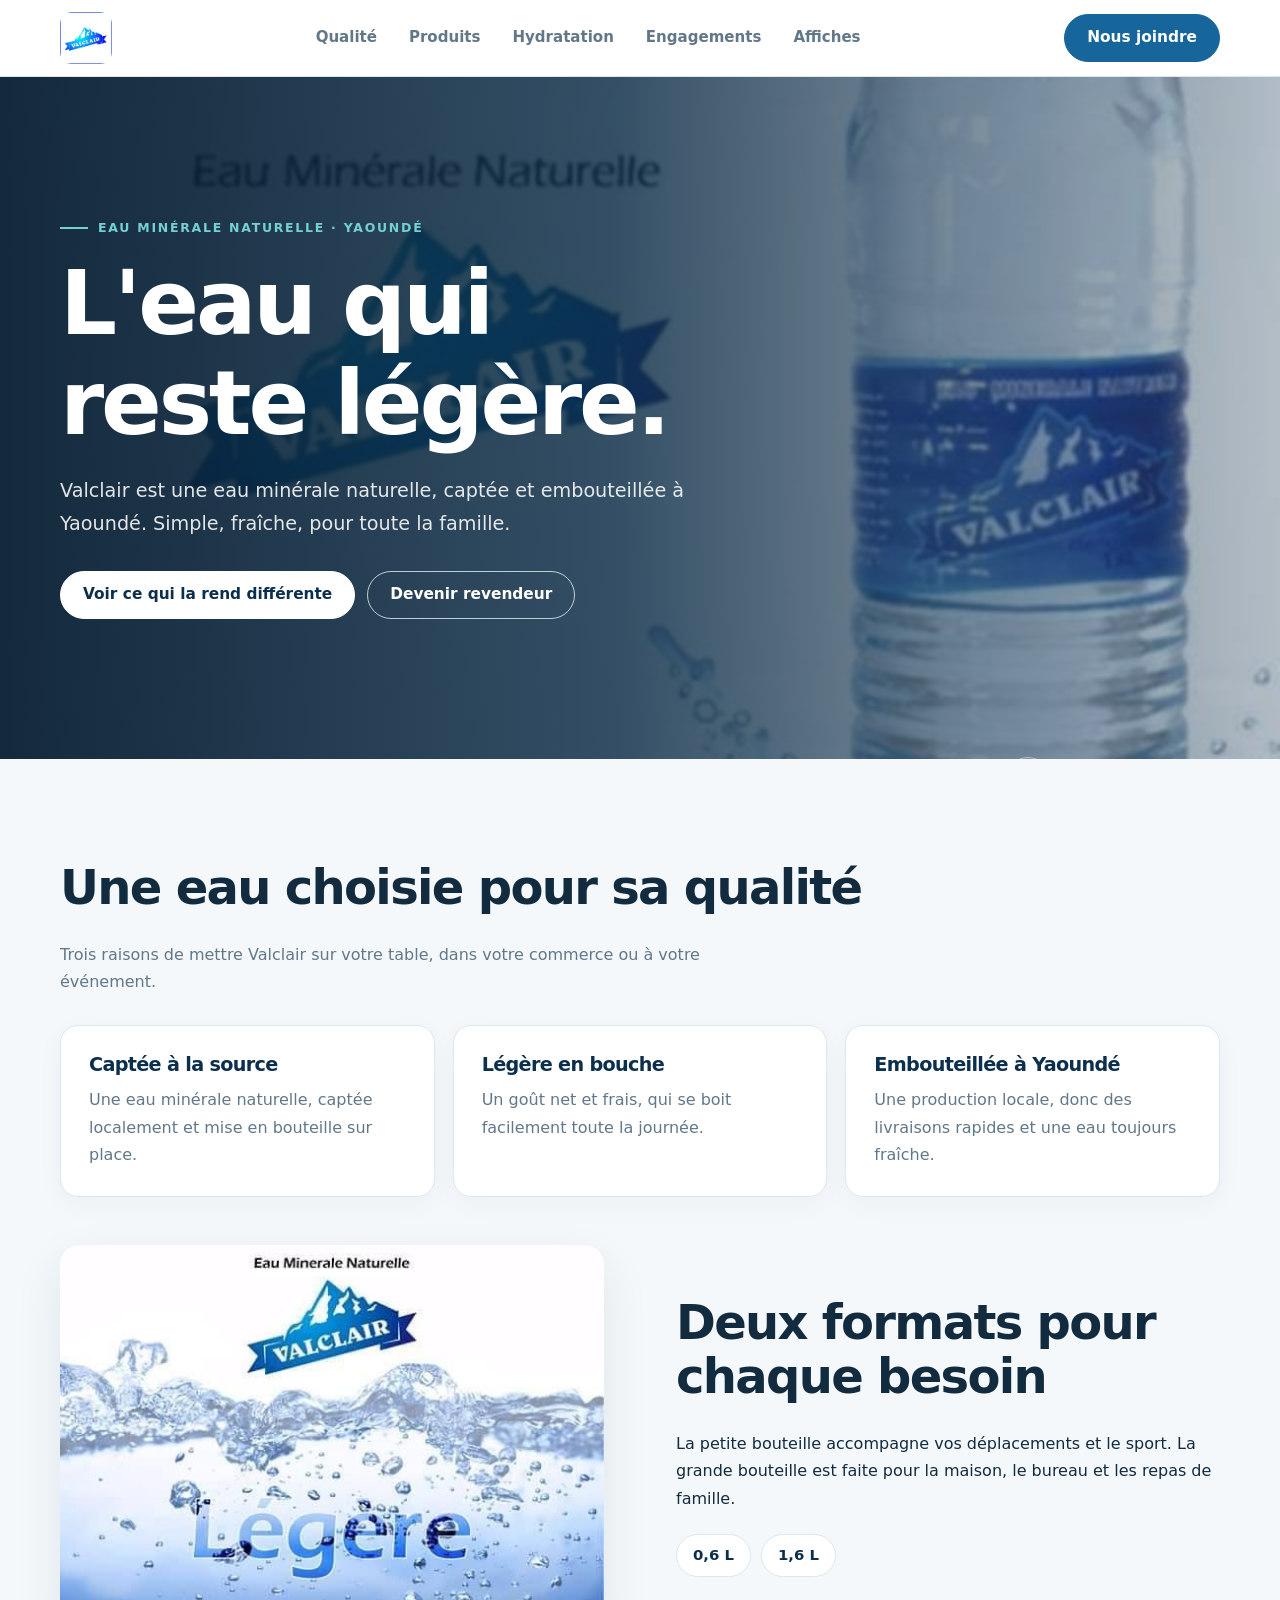
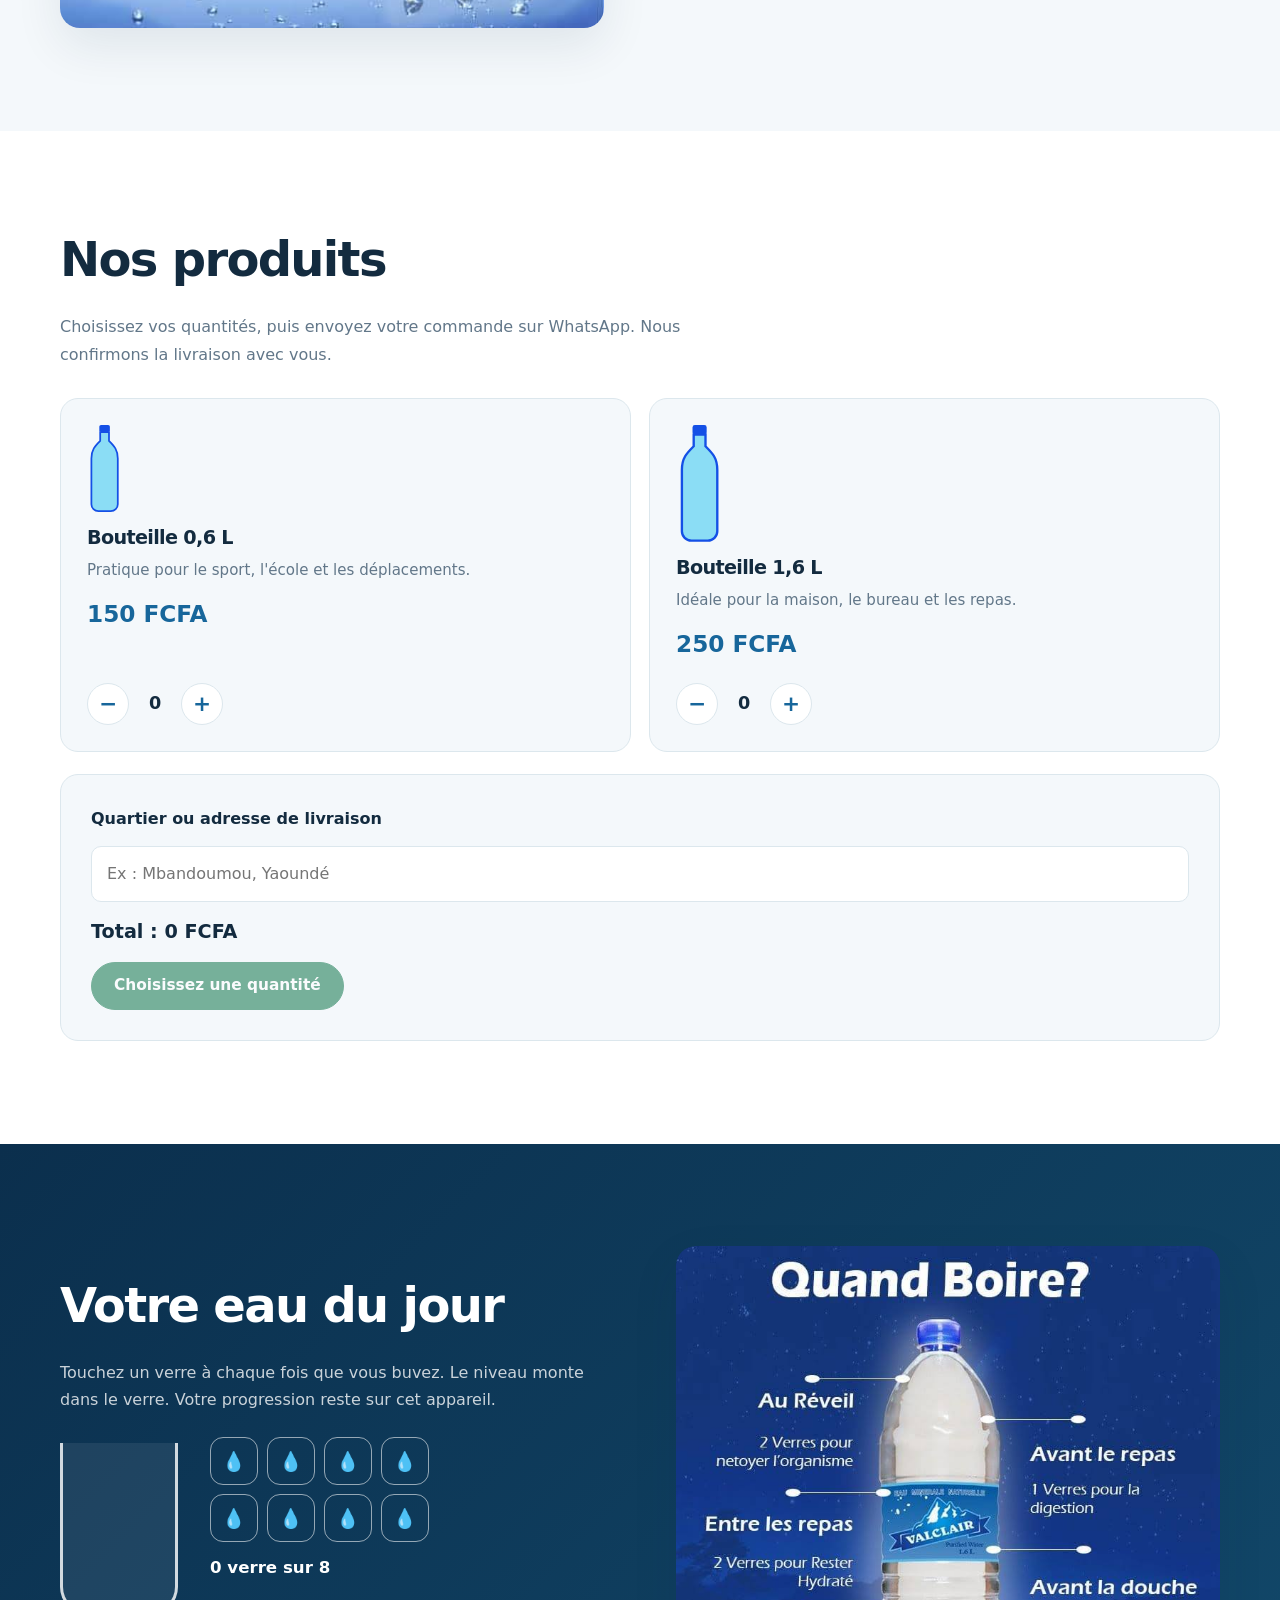
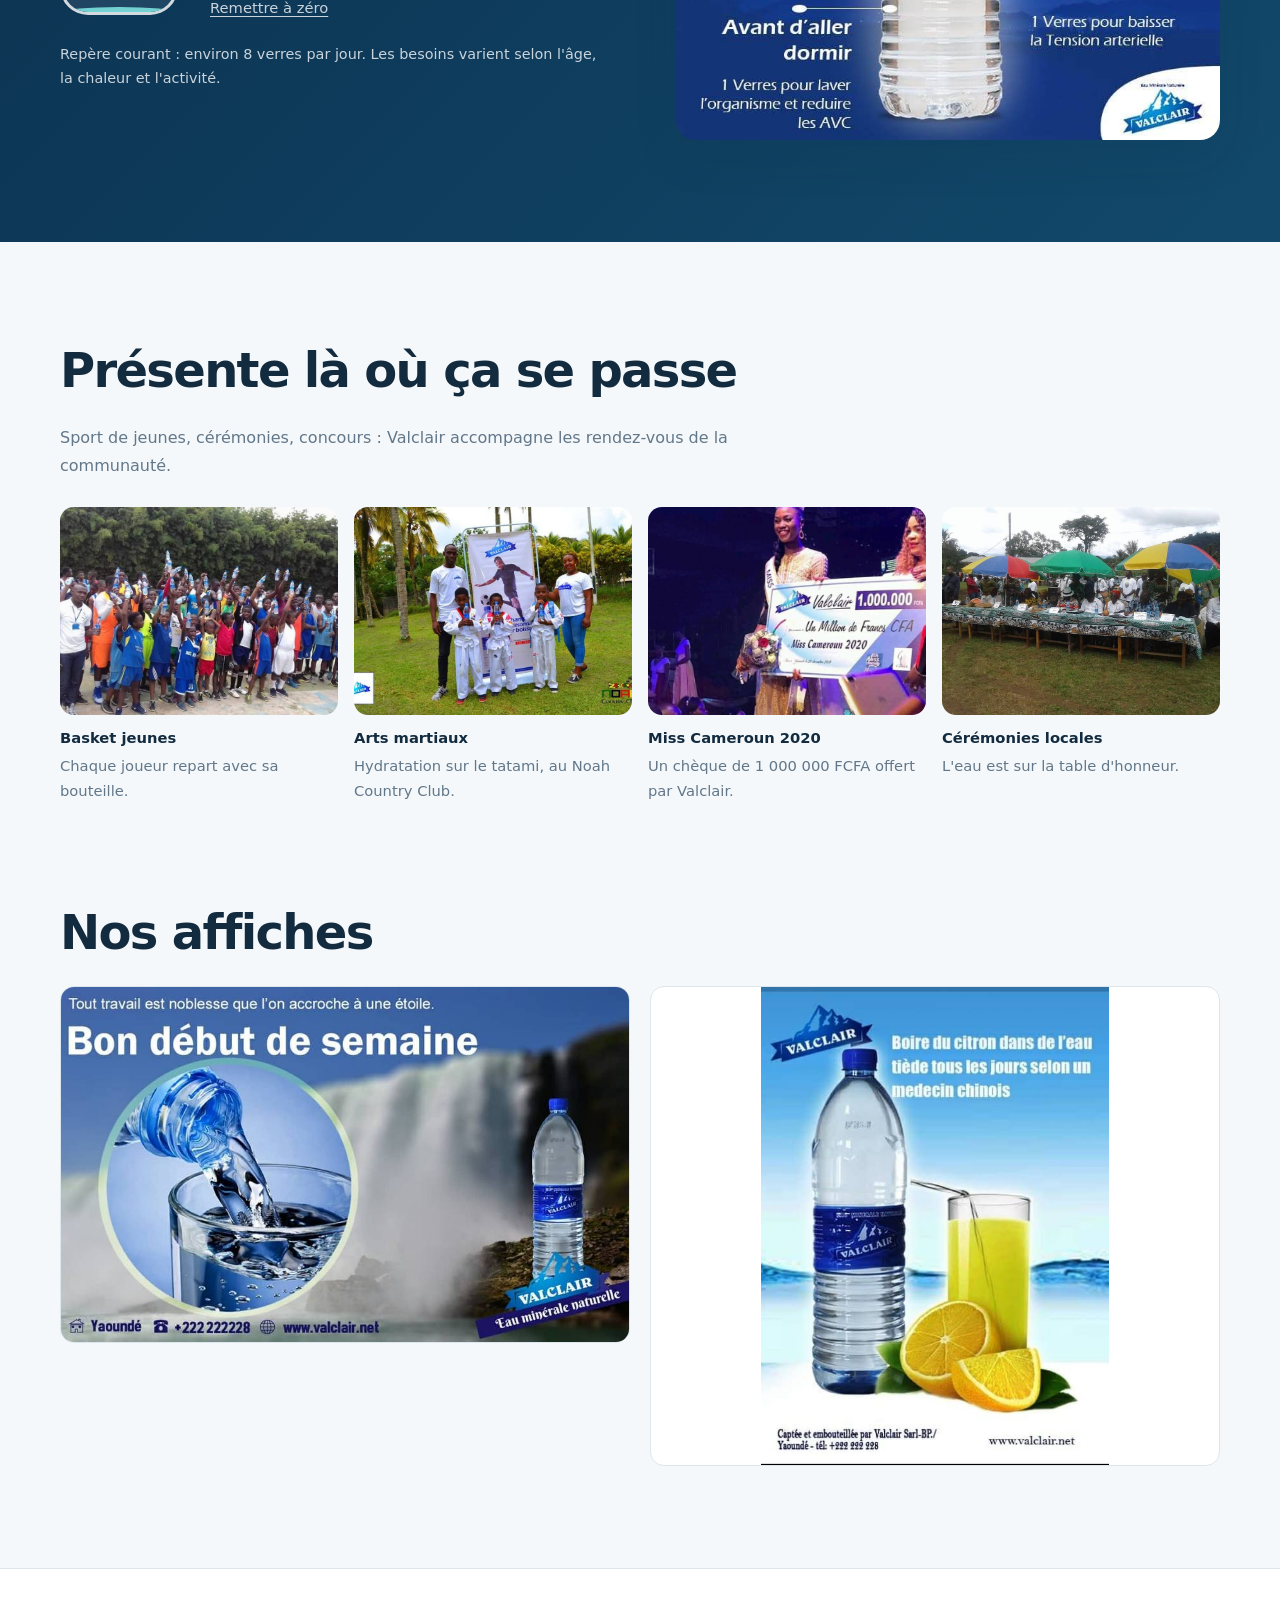
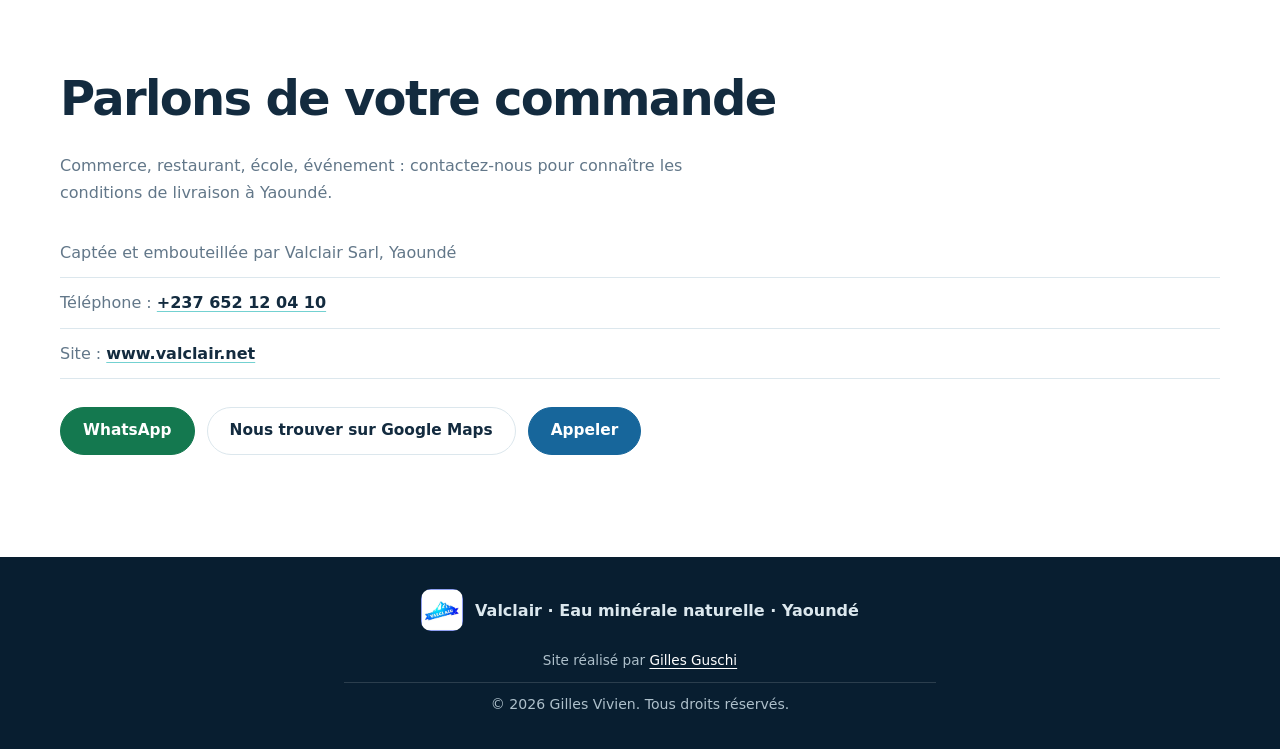
==== commit 15b29266: "Polish Valclair website presentation" ====
--- a/Valclair – Eau minérale naturelle.html
+++ b/Valclair – Eau minérale naturelle.html
@@ -4,15 +4,18 @@
 <meta charset="utf-8">
 <meta name="viewport" content="width=device-width, initial-scale=1.0, viewport-fit=cover">
 <title>Valclair – Eau minérale naturelle, Yaoundé</title>
+<meta name="description" content="Valclair, eau minérale naturelle captée et embouteillée à Yaoundé. Découvrez nos formats et passez commande.">
+<meta name="theme-color" content="#0b2f4d">
 <link rel="stylesheet" href="style.css">
 </head>
 <body>
 <header><div class="wrap"><a href="#top"><img src="[data-uri]" alt="Valclair"></a>
-<nav><a href="#qualite">Qualité</a><a href="#produits">Produits</a><a href="#hydratation">Hydratation</a><a href="#communaute">Engagements</a><a href="#affiches">Affiches</a></nav>
+<nav aria-label="Navigation principale"><a href="#qualite">Qualité</a><a href="#produits">Produits</a><a href="#hydratation">Hydratation</a><a href="#communaute">Engagements</a><a href="#affiches">Affiches</a></nav>
 <a class="btn" href="#contact">Nous joindre</a></div></header>
 
 <main id="top">
-<section class="hero"><div id="bubbles"></div><div class="wrap">
+<section class="hero"><div id="bubbles" aria-hidden="true"></div><div class="wrap">
+<p class="eyebrow">Eau minérale naturelle · Yaoundé</p>
 <h1>L'eau qui reste légère.</h1>
 <p>Valclair est une eau minérale naturelle, captée et embouteillée à Yaoundé. Simple, fraîche, pour toute la famille.</p>
 <div class="cta"><a class="btn" href="#qualite">Voir ce qui la rend différente</a><a class="btn alt" href="#contact">Devenir revendeur</a></div>
@@ -78,7 +81,7 @@
 <p>Commerce, restaurant, école, événement : contactez-nous pour connaître les conditions de livraison à Yaoundé.</p>
 <ul>
 <li>Captée et embouteillée par Valclair Sarl, Yaoundé</li>
-<li>Téléphone : <a href="tel:+222222228">+237 6********</a></li>
+<li>Téléphone : <a href="tel:+237652120410">+237 652 12 04 10</a></li>
 <li>Site : <a href="https://www.valclair.net">www.valclair.net</a></li>
 </ul>
 <div class="btns">
@@ -88,16 +91,13 @@
 </div></section>
 </main>
 
-<footer>
-    <img src="[data-uri]" alt="Valclair">Valclair · Eau minérale naturelle · Yaoundé <p style="margin-top:8px;font-size:.85rem">Site réalisé par <a href="portfolio-tchonang.html">Gilles Guschi</a></p>
-</footer>
-    &copy; 2026 Gilles Vivien. Tous droits réservés.
-    <div id="lb" role="dialog" aria-label="Image agrandie"><button aria-label="Fermer">×</button><img alt=""></div>
+<footer><div class="wrap"><div class="footer-brand"><img src="[data-uri]" alt="Valclair"><span>Valclair · Eau minérale naturelle · Yaoundé</span></div><p class="footer-credit" style="margin-top:8px;font-size:.85rem">Site réalisé par <a href="portfolio-tchonang.html">Gilles Guschi</a></p><p class="copyright">&copy; 2026 Gilles Vivien. Tous droits réservés.</p></div></footer>
+    <div id="lb" role="dialog" aria-modal="true" aria-label="Image agrandie"><button type="button" aria-label="Fermer">×</button><img alt=""></div>
 <script>
     
 // ====== À MODIFIER : vos informations ======
 var CONFIG={
- whatsapp:"641160281", // numéro WhatsApp, indicatif sans + ni espaces
+ whatsapp:"237641160281", // numéro WhatsApp, indicatif sans + ni espaces
  google:"https://www.google.com/maps/search/?api=1&query=Valclair+Yaound%C3%A9", // lien Google Maps ou avis
  products:[ // prix d'exemple en FCFA : remplacez par vos vrais prix
   {name:"Bouteille 0,6 L",size:.6,price:150,desc:"Pratique pour le sport, l'école et les déplacements."},
--- a/style.css
+++ b/style.css
@@ -1,91 +1,373 @@
-
-:root{--bg:#f4f9ff;--surface:#fff;--ink:#0944f4;--muted:#0f1d45;--blue:#4505e6;--deep:#0c3ab8;--ice:#081230;--line:#d5e3f7;
-box-sizing:border-box;padding-top:env(safe-area-inset-top,0px);padding-bottom:env(safe-area-inset-bottom,0px)}
-@media (prefers-color-scheme:dark){:root:not([data-theme="light"]){--bg:#081230;--surface:#0f1d45;--ink:#eaf2ff;--muted:#9fb3d9;--line:#1f3166;--blue:#5b8cff}}
-:root[data-theme="dark"]{--bg:#081230;--surface:#0f1d45;--ink:#eaf2ff;--muted:#9fb3d9;--line:#1f3166;--blue:#5b8cff}
-html{scroll-padding-top:70px;scroll-behavior:smooth}
-*{box-sizing:border-box}
-body{margin:0;background:var(--bg);color:var(--ink);font:17px/1.6 "Avenir Next","Segoe UI",system-ui,sans-serif}
-img{max-width:100%;display:block}
-h1,h2,h3{line-height:1.1;margin:0 0 .5em;letter-spacing:-.02em;font-weight:800}
-h2{font-size:clamp(1.8rem,4vw,2.6rem)}
-p{margin:0 0 1em;max-width:62ch}
-a{color:inherit}
-:focus-visible{outline:3px solid var(--ice);outline-offset:3px}
-.wrap{width:min(1100px,92%);margin:auto}
-section{padding:72px 0}
-header{position:sticky;top:env(safe-area-inset-top,0px);z-index:20;background:color-mix(in srgb,var(--bg) 88%,transparent);backdrop-filter:blur(10px);border-bottom:1px solid var(--line)}
-header .wrap{display:flex;align-items:center;justify-content:space-between;gap:16px;height:60px}
-header img{height:36px;border-radius:6px}
-nav{display:flex;gap:22px;font-weight:600;font-size:.95rem}
-nav a{text-decoration:none;color:var(--muted)}nav a:hover{color:var(--blue)}
-.btn{display:inline-block;padding:12px 22px;border-radius:999px;background:var(--blue);color:#fff;font-weight:700;text-decoration:none;border:0;cursor:pointer;font-size:1rem}
-.btn.alt{background:transparent;border:2px solid #fff}
-@media(max-width:720px){nav{display:none}}
-.hero{position:relative;overflow:hidden;color:#fff;background:linear-gradient(90deg,rgba(12,58,184,.92) 0%,rgba(12,58,184,.75) 45%,rgba(12,58,184,.05) 100%),url("image\ yep.jfif") right center/cover no-repeat;padding:96px 0 120px}
-.hero h1{font-size:clamp(2.6rem,8vw,5.6rem);max-width:12ch}
-.hero p{font-size:1.2rem;opacity:.92}
-.hero .cta{display:flex;gap:14px;flex-wrap:wrap;margin-top:28px}
-.hero .btn:not(.alt){background:#fff;color:var(--deep)}
-.hero .wrap{position:relative;z-index:2}
-.bub{position:absolute;bottom:-40px;border-radius:50%;border:2px solid rgba(255,255,255,.55);background:rgba(255,255,255,.12);animation:rise linear infinite}
-@keyframes rise{to{transform:translateY(-120vh)}}
-@media(prefers-reduced-motion:reduce){.bub{display:none}html{scroll-behavior:auto}}
-.pill{display:grid;grid-template-columns:repeat(auto-fit,minmax(240px,1fr));gap:20px;margin-top:32px}
-.pill div{background:var(--surface);border:1px solid var(--line);border-radius:18px;padding:24px}
-.pill h3{font-size:1.2rem;color:var(--blue)}
-.pill p{margin:0;color:var(--muted)}
-.split{display:grid;grid-template-columns:1fr 1fr;gap:40px;align-items:center}
-@media(max-width:800px){.split{grid-template-columns:1fr}}
-.photo{width:100%;border-radius:22px;cursor:zoom-in;object-fit:cover}
-.sizes{display:flex;gap:12px;margin:18px 0}
-.sizes span{padding:8px 18px;border-radius:999px;border:2px solid var(--blue);font-weight:700;color:var(--blue)}
-.band{background:var(--deep);color:#fff}
-.band p{color:#c8d8ff}
-.tracker{display:flex;gap:36px;align-items:center;flex-wrap:wrap;margin-top:24px}
-.glass{position:relative;width:130px;height:190px;border:4px solid #fff;border-top:0;border-radius:0 0 34px 34px;overflow:hidden;background:rgba(255,255,255,.08)}
-.water{position:absolute;left:0;right:0;bottom:0;height:0;background:linear-gradient(var(--ice),#1a6bff);transition:height .6s ease}
-.water::before{content:"";position:absolute;top:-6px;left:0;right:0;height:12px;background:var(--ice);border-radius:50%}
-.cups{display:grid;grid-template-columns:repeat(4,52px);gap:10px}
-.cups button{width:52px;height:52px;border-radius:14px;border:2px solid #fff;background:transparent;color:#fff;font-size:1.3rem;cursor:pointer}
-.cups button[aria-pressed="true"]{background:var(--ice);border-color:var(--ice);color:var(--deep)}
-.count{font-size:1.1rem;font-weight:700;margin:12px 0}
-.ghost{background:none;border:0;color:#c8d8ff;text-decoration:underline;cursor:pointer;font-size:.95rem}
-.grid{display:grid;grid-template-columns:repeat(auto-fit,minmax(260px,1fr));gap:18px;margin-top:28px}
-figure{margin:0}
-figure img{aspect-ratio:4/3;border-radius:18px;cursor:zoom-in;width:100%;object-fit:cover}
-figcaption{padding-top:10px;color:var(--muted);font-size:.95rem}
-figcaption b{color:var(--ink)}
-.posters{display:grid;grid-template-columns:repeat(auto-fit,minmax(280px,1fr));gap:18px;margin-top:28px}
-.posters img{aspect-ratio:auto;max-height:420px;margin:auto;width:auto;max-width:100%;object-fit:contain;background:var(--surface);border:1px solid var(--line)}
-.prods{display:grid;grid-template-columns:repeat(auto-fit,minmax(260px,1fr));gap:20px;margin-top:28px}
-.prod{background:var(--surface);border:1px solid var(--line);border-radius:18px;padding:24px;display:flex;flex-direction:column;gap:10px}
-.prod svg{height:110px;width:auto;align-self:flex-start}
-.prod h3{margin:0;font-size:1.25rem}.prod p{margin:0;color:var(--muted);font-size:.95rem}
-.price{font-size:1.5rem;font-weight:800;color:var(--blue)}
-.qty{display:flex;align-items:center;gap:12px;margin-top:auto}
-.qty button{width:42px;height:42px;border-radius:50%;border:2px solid var(--blue);background:transparent;color:var(--blue);font-size:1.4rem;font-weight:700;cursor:pointer}
-.qty output{min-width:28px;text-align:center;font-weight:800;font-size:1.2rem}
-.order{margin-top:24px;background:var(--surface);border:1px solid var(--line);border-radius:18px;padding:24px;display:grid;gap:14px}
-.order input{padding:12px 14px;border-radius:12px;border:1px solid var(--line);background:var(--bg);color:var(--ink);font:inherit;width:100%}
-.total{font-size:1.3rem;font-weight:800}
-.btn.wa{background:#1fa855}.btn.g{background:#fff;color:#1a1a1a;border:2px solid var(--line)}
-.btn[aria-disabled="true"]{opacity:.5;pointer-events:none}
-.btns{display:flex;gap:12px;flex-wrap:wrap}
-.contact{background:var(--surface);border-top:1px solid var(--line)}
-.contact ul{list-style:none;padding:0;margin:20px 0}
-.contact li{padding:10px 0;border-bottom:1px solid var(--line)}
-footer{padding:28px 0;text-align:center;color:var(--muted);font-size:.9rem}
-footer{background:#07153a;color:#b9c5e6;padding:36px 0;text-align:center}
-footer img{height:34px;margin:0 auto 10px;border-radius:6px}
-#lb{position:fixed;inset:0;background:rgba(3,10,30,.92);display:none;align-items:center;justify-content:center;z-index:50;padding:20px}
-#lb.on{display:flex}
-#lb img{max-height:90%;max-width:100%;border-radius:12px}
-#lb button{position:absolute;top:calc(14px + env(safe-area-inset-top,0px));right:18px;font-size:2rem;background:none;border:0;color:#fff;cursor:pointer}
-footer{background:#07153a;color:#b9c5e6;padding:36px 0;text-align:center}
-footer b{color:#fff}
-.toast{position:fixed;bottom:22px;left:50%;transform:translate(-50%,90px);background:var(--navy);color:#fff;padding:12px 22px;border-radius:99px;transition:.3s;z-index:99;font-weight:500}
-.toast.show{transform:translate(-50%,0)}
-/* ===== 10. Mobile ===== */
-@media(max-width:560px){.form{grid-template-columns:1fr}.lookup{flex-direction:column}}
-@media(prefers-reduced-motion:reduce){*{tran
+:root {
+  color-scheme: light;
+  --bg: #f4f8fb;
+  --surface: #fff;
+  --ink: #132b3f;
+  --muted: #627789;
+  --blue: #17669b;
+  --deep: #0b2f4d;
+  --accent: #73d1d1;
+  --line: #dce7ed;
+  --navy: #091d2b;
+  --shadow: 0 18px 48px rgba(13, 46, 70, .09);
+}
+
+@media (prefers-color-scheme: dark) {
+  :root:not([data-theme="light"]) {
+    color-scheme: dark;
+    --bg: #0b1925;
+    --surface: #122535;
+    --ink: #f1f7fa;
+    --muted: #adbfca;
+    --blue: #68b7e5;
+    --deep: #071523;
+    --accent: #70d3d1;
+    --line: #294152;
+    --navy: #06121c;
+    --shadow: 0 18px 48px rgba(0, 0, 0, .2);
+  }
+}
+
+:root[data-theme="dark"] {
+  color-scheme: dark;
+  --bg: #0b1925;
+  --surface: #122535;
+  --ink: #f1f7fa;
+  --muted: #adbfca;
+  --blue: #68b7e5;
+  --deep: #071523;
+  --accent: #70d3d1;
+  --line: #294152;
+  --navy: #06121c;
+  --shadow: 0 18px 48px rgba(0, 0, 0, .2);
+}
+
+* { box-sizing: border-box }
+html { scroll-behavior: smooth; scroll-padding-top: 100px }
+body {
+  margin: 0;
+  background: var(--bg);
+  color: var(--ink);
+  font: 16px/1.7 "Avenir Next", "Segoe UI", system-ui, sans-serif;
+  -webkit-font-smoothing: antialiased;
+}
+img { display: block; max-width: 100% }
+button, input { font: inherit }
+a { color: inherit }
+:focus-visible { outline: 3px solid var(--accent); outline-offset: 4px }
+.wrap { width: min(1160px, calc(100% - 48px)); margin-inline: auto }
+section { padding: clamp(64px, 8vw, 104px) 0 }
+h1, h2, h3 { margin: 0 0 .55em; line-height: 1.12; letter-spacing: -.035em }
+h1, h2 { font-weight: 750 }
+h1 { font-size: clamp(3rem, 7vw, 5.6rem) }
+h2 { font-size: clamp(2rem, 4vw, 3rem) }
+h3 { font-size: 1.2rem; font-weight: 700 }
+p { max-width: 66ch; margin: 0 0 1.15em }
+
+header {
+  position: sticky;
+  z-index: 20;
+  top: 0;
+  background: color-mix(in srgb, var(--surface) 92%, transparent);
+  border-bottom: 1px solid var(--line);
+  backdrop-filter: blur(16px);
+}
+header .wrap {
+  display: flex;
+  min-height: 76px;
+  align-items: center;
+  justify-content: space-between;
+  gap: 28px;
+}
+header img { width: 52px; height: 52px; border-radius: 12px }
+nav { display: flex; align-items: center; gap: clamp(16px, 2.5vw, 34px) }
+nav a {
+  color: var(--muted);
+  font-size: .94rem;
+  font-weight: 600;
+  text-decoration: none;
+  transition: color .2s ease;
+}
+nav a:hover { color: var(--blue) }
+
+.btn {
+  display: inline-flex;
+  min-height: 48px;
+  align-items: center;
+  justify-content: center;
+  padding: 11px 22px;
+  border: 1px solid var(--blue);
+  border-radius: 999px;
+  background: var(--blue);
+  color: #fff;
+  cursor: pointer;
+  font-size: .96rem;
+  font-weight: 700;
+  line-height: 1.3;
+  text-align: center;
+  text-decoration: none;
+  transition: transform .2s ease, box-shadow .2s ease, background .2s ease;
+}
+.btn:hover { transform: translateY(-2px); box-shadow: 0 8px 20px rgba(11, 47, 77, .16) }
+.btn.alt { border-color: rgba(255,255,255,.72); background: transparent; color: #fff }
+.btn.wa { border-color: #14784f; background: #14784f }
+.btn.g { border-color: var(--line); background: var(--surface); color: var(--ink) }
+.btn[aria-disabled="true"] { opacity: .56; pointer-events: none }
+.btns { display: flex; flex-wrap: wrap; gap: 12px }
+
+.hero {
+  position: relative;
+  display: flex;
+  min-height: 620px;
+  align-items: center;
+  overflow: hidden;
+  padding: clamp(88px, 11vw, 140px) 0;
+  background:
+    linear-gradient(90deg, rgba(7, 29, 49, .94) 0%, rgba(10, 43, 69, .82) 48%, rgba(10, 43, 69, .28) 100%),
+    url("image yep.jfif") right center / cover no-repeat;
+  color: #fff;
+}
+.hero .wrap { position: relative; z-index: 2 }
+.hero h1 { max-width: 11ch; margin: 14px 0 22px }
+.hero p:not(.eyebrow) { max-width: 56ch; color: rgba(255,255,255,.88); font-size: clamp(1.05rem, 1.8vw, 1.2rem) }
+.eyebrow {
+  display: flex;
+  align-items: center;
+  gap: 10px;
+  color: var(--accent);
+  font-size: .78rem;
+  font-weight: 750;
+  letter-spacing: .14em;
+  text-transform: uppercase;
+}
+.eyebrow::before { width: 28px; height: 2px; background: currentColor; content: "" }
+.hero .cta { display: flex; flex-wrap: wrap; gap: 12px; margin-top: 30px }
+.hero .btn:not(.alt) { border-color: #fff; background: #fff; color: var(--deep) }
+#bubbles { position: absolute; inset: 0; overflow: hidden; pointer-events: none }
+.bub {
+  position: absolute;
+  bottom: -40px;
+  border: 1px solid rgba(255,255,255,.42);
+  border-radius: 50%;
+  background: rgba(255,255,255,.08);
+  animation: rise linear infinite;
+}
+@keyframes rise { to { transform: translateY(-120vh) } }
+
+#qualite { background: var(--bg) }
+#qualite > .wrap > p, #produits > .wrap > p, #communaute > .wrap > p, #contact > .wrap > p { color: var(--muted) }
+.pill { display: grid; grid-template-columns: repeat(3, 1fr); gap: 18px; margin-top: 30px }
+.pill > div {
+  padding: 28px;
+  border: 1px solid var(--line);
+  border-radius: 18px;
+  background: var(--surface);
+  box-shadow: 0 8px 28px rgba(13, 46, 70, .04);
+}
+.pill h3 { color: var(--deep) }
+.pill p { margin: 0; color: var(--muted) }
+.split { display: grid; grid-template-columns: 1fr 1fr; align-items: center; gap: clamp(32px, 6vw, 72px) }
+.photo { width: 100%; border-radius: 20px; cursor: zoom-in; object-fit: cover; box-shadow: var(--shadow) }
+.sizes { display: flex; flex-wrap: wrap; gap: 10px; margin: 22px 0 0 }
+.sizes span {
+  padding: 8px 16px;
+  border: 1px solid var(--line);
+  border-radius: 999px;
+  background: var(--surface);
+  color: var(--deep);
+  font-size: .93rem;
+  font-weight: 700;
+}
+
+#produits { background: var(--surface) }
+.prods { display: grid; grid-template-columns: repeat(auto-fit, minmax(240px, 1fr)); gap: 18px; margin-top: 30px }
+.prod {
+  display: flex;
+  min-height: 280px;
+  flex-direction: column;
+  gap: 10px;
+  padding: 26px;
+  border: 1px solid var(--line);
+  border-radius: 18px;
+  background: var(--bg);
+  transition: transform .2s ease, box-shadow .2s ease;
+}
+.prod:hover { transform: translateY(-3px); box-shadow: var(--shadow) }
+.prod svg { width: auto; height: 96px; align-self: flex-start }
+.prod h3 { margin: 4px 0 0 }
+.prod p { margin: 0; color: var(--muted); font-size: .94rem }
+.price { color: var(--blue); font-size: 1.45rem; font-weight: 800 }
+.qty { display: flex; align-items: center; gap: 12px; margin-top: auto; padding-top: 10px }
+.qty button {
+  width: 42px;
+  height: 42px;
+  border: 1px solid var(--line);
+  border-radius: 50%;
+  background: var(--surface);
+  color: var(--blue);
+  cursor: pointer;
+  font-size: 1.35rem;
+  font-weight: 700;
+  transition: background .2s ease, color .2s ease;
+}
+.qty button:hover { border-color: var(--blue); background: var(--blue); color: #fff }
+.qty output { min-width: 28px; text-align: center; font-size: 1.1rem; font-weight: 750 }
+.order {
+  display: grid;
+  gap: 14px;
+  margin-top: 22px;
+  padding: clamp(20px, 4vw, 30px);
+  border: 1px solid var(--line);
+  border-radius: 18px;
+  background: var(--bg);
+}
+.order label { font-weight: 650 }
+.order input {
+  width: 100%;
+  padding: 13px 15px;
+  border: 1px solid var(--line);
+  border-radius: 10px;
+  background: var(--surface);
+  color: var(--ink);
+}
+.order input:focus { border-color: var(--blue); outline: 2px solid color-mix(in srgb, var(--blue) 20%, transparent) }
+.total { font-size: 1.2rem; font-weight: 750 }
+
+.band { background: linear-gradient(135deg, var(--deep), #12496b); color: #fff }
+.band h2 { color: #fff }
+.band p { color: rgba(255,255,255,.78) }
+.tracker { display: flex; flex-wrap: wrap; align-items: center; gap: 32px; margin-top: 24px }
+.glass {
+  position: relative;
+  width: 118px;
+  height: 172px;
+  overflow: hidden;
+  border: 3px solid rgba(255,255,255,.8);
+  border-top: 0;
+  border-radius: 0 0 28px 28px;
+  background: rgba(255,255,255,.08);
+}
+.water { position: absolute; right: 0; bottom: 0; left: 0; height: 0; background: linear-gradient(var(--accent), #168db1); transition: height .5s ease }
+.water::before { position: absolute; top: -5px; right: 0; left: 0; height: 10px; border-radius: 50%; background: var(--accent); content: "" }
+.cups { display: grid; grid-template-columns: repeat(4, 48px); gap: 9px }
+.cups button {
+  width: 48px;
+  height: 48px;
+  border: 1px solid rgba(255,255,255,.56);
+  border-radius: 13px;
+  background: transparent;
+  color: #fff;
+  cursor: pointer;
+  font-size: 1.18rem;
+  transition: background .2s ease;
+}
+.cups button:hover, .cups button[aria-pressed="true"] { background: rgba(115,209,209,.24) }
+.count { margin: 12px 0; font-size: 1.04rem; font-weight: 700 }
+.ghost { padding: 0; border: 0; background: none; color: rgba(255,255,255,.78); cursor: pointer; font-size: .92rem; text-decoration: underline; text-underline-offset: 3px }
+
+.grid { display: grid; grid-template-columns: repeat(4, 1fr); gap: 16px; margin-top: 28px }
+figure { min-width: 0; margin: 0 }
+figure img { width: 100%; aspect-ratio: 4 / 3; border-radius: 14px; cursor: zoom-in; object-fit: cover }
+figcaption { padding-top: 10px; color: var(--muted); font-size: .92rem }
+figcaption b { display: block; margin-bottom: 3px; color: var(--ink) }
+.posters { display: grid; grid-template-columns: repeat(2, minmax(0, 1fr)); gap: 20px; margin-top: 24px }
+.posters img {
+  width: 100%;
+  max-height: 480px;
+  aspect-ratio: auto;
+  margin: auto;
+  border: 1px solid var(--line);
+  background: var(--surface);
+  object-fit: contain;
+}
+#affiches { padding-top: 0 }
+
+.contact { border-top: 1px solid var(--line); background: var(--surface) }
+.contact ul { margin: 22px 0 28px; padding: 0; list-style: none }
+.contact li { padding: 11px 0; border-bottom: 1px solid var(--line); color: var(--muted) }
+.contact li a { color: var(--ink); font-weight: 650; text-decoration-color: var(--accent); text-underline-offset: 3px }
+
+footer { padding: 32px 0; background: #081e30; color: #dce8ee; text-align: center }
+footer .wrap { display: grid; justify-items: center; gap: 10px }
+.footer-brand { display: flex; align-items: center; gap: 12px; font-weight: 650 }
+footer img { width: 42px; height: 42px; border-radius: 10px }
+footer p { margin: 0; color: #aec0cb; font-size: .88rem }
+footer a { color: #fff; text-underline-offset: 3px }
+.copyright { padding-top: 10px; border-top: 1px solid rgba(255,255,255,.14); width: 100% }
+
+#lb {
+  position: fixed;
+  z-index: 50;
+  inset: 0;
+  display: none;
+  align-items: center;
+  justify-content: center;
+  padding: 20px;
+  background: rgba(3, 12, 22, .94);
+}
+#lb.on { display: flex }
+#lb img { max-width: 100%; max-height: 90%; border-radius: 12px }
+#lb button {
+  position: absolute;
+  top: calc(14px + env(safe-area-inset-top, 0px));
+  right: 18px;
+  border: 0;
+  background: none;
+  color: #fff;
+  cursor: pointer;
+  font-size: 2rem;
+}
+.toast {
+  position: fixed;
+  z-index: 99;
+  bottom: 22px;
+  left: 50%;
+  padding: 12px 22px;
+  transform: translate(-50%, 90px);
+  border-radius: 99px;
+  background: var(--navy);
+  color: #fff;
+  font-weight: 500;
+  transition: .3s;
+}
+.toast.show { transform: translate(-50%, 0) }
+
+@media (max-width: 900px) {
+  header .wrap { gap: 18px }
+  nav { gap: 16px }
+  .grid { grid-template-columns: repeat(2, 1fr) }
+  .pill { grid-template-columns: 1fr }
+}
+@media (max-width: 700px) {
+  html { scroll-padding-top: 120px }
+  header .wrap { min-height: 68px; flex-wrap: wrap; padding-block: 9px; gap: 8px 16px }
+  header img { width: 44px; height: 44px }
+  header .btn { min-height: 42px; padding: 9px 16px; font-size: .88rem }
+  nav { order: 3; flex-basis: 100%; justify-content: flex-start; overflow-x: auto; gap: 22px; padding: 4px 0; scrollbar-width: none }
+  nav::-webkit-scrollbar { display: none }
+  nav a { flex: 0 0 auto; font-size: .88rem }
+  .hero { min-height: 580px; background-position: 64% center }
+  .split { grid-template-columns: 1fr; gap: 28px }
+  .split .photo { max-height: 440px }
+}
+@media (max-width: 520px) {
+  .wrap { width: min(100% - 36px, 1160px) }
+  section { padding: 58px 0 }
+  .hero { min-height: 570px; padding: 76px 0 88px; background-position: 62% center }
+  .hero h1 { font-size: clamp(2.75rem, 13vw, 4rem) }
+  .hero .cta { align-items: stretch }
+  .hero .cta .btn { flex: 1 1 100% }
+  .pill > div, .prod { padding: 22px }
+  .grid { grid-template-columns: 1fr 1fr; gap: 12px }
+  figcaption { font-size: .84rem }
+  .posters { grid-template-columns: 1fr; gap: 14px }
+  .posters img { max-height: 540px }
+  .tracker { gap: 22px }
+  .glass { width: 96px; height: 148px }
+  .cups { grid-template-columns: repeat(4, 42px); gap: 7px }
+  .cups button { width: 42px; height: 42px; border-radius: 11px }
+  .contact .btns .btn { flex: 1 1 100% }
+}
+@media (prefers-reduced-motion: reduce) {
+  *, *::before, *::after { scroll-behavior: auto !important; animation-duration: .01ms !important; animation-iteration-count: 1 !important; transition-duration: .01ms !important }
+}
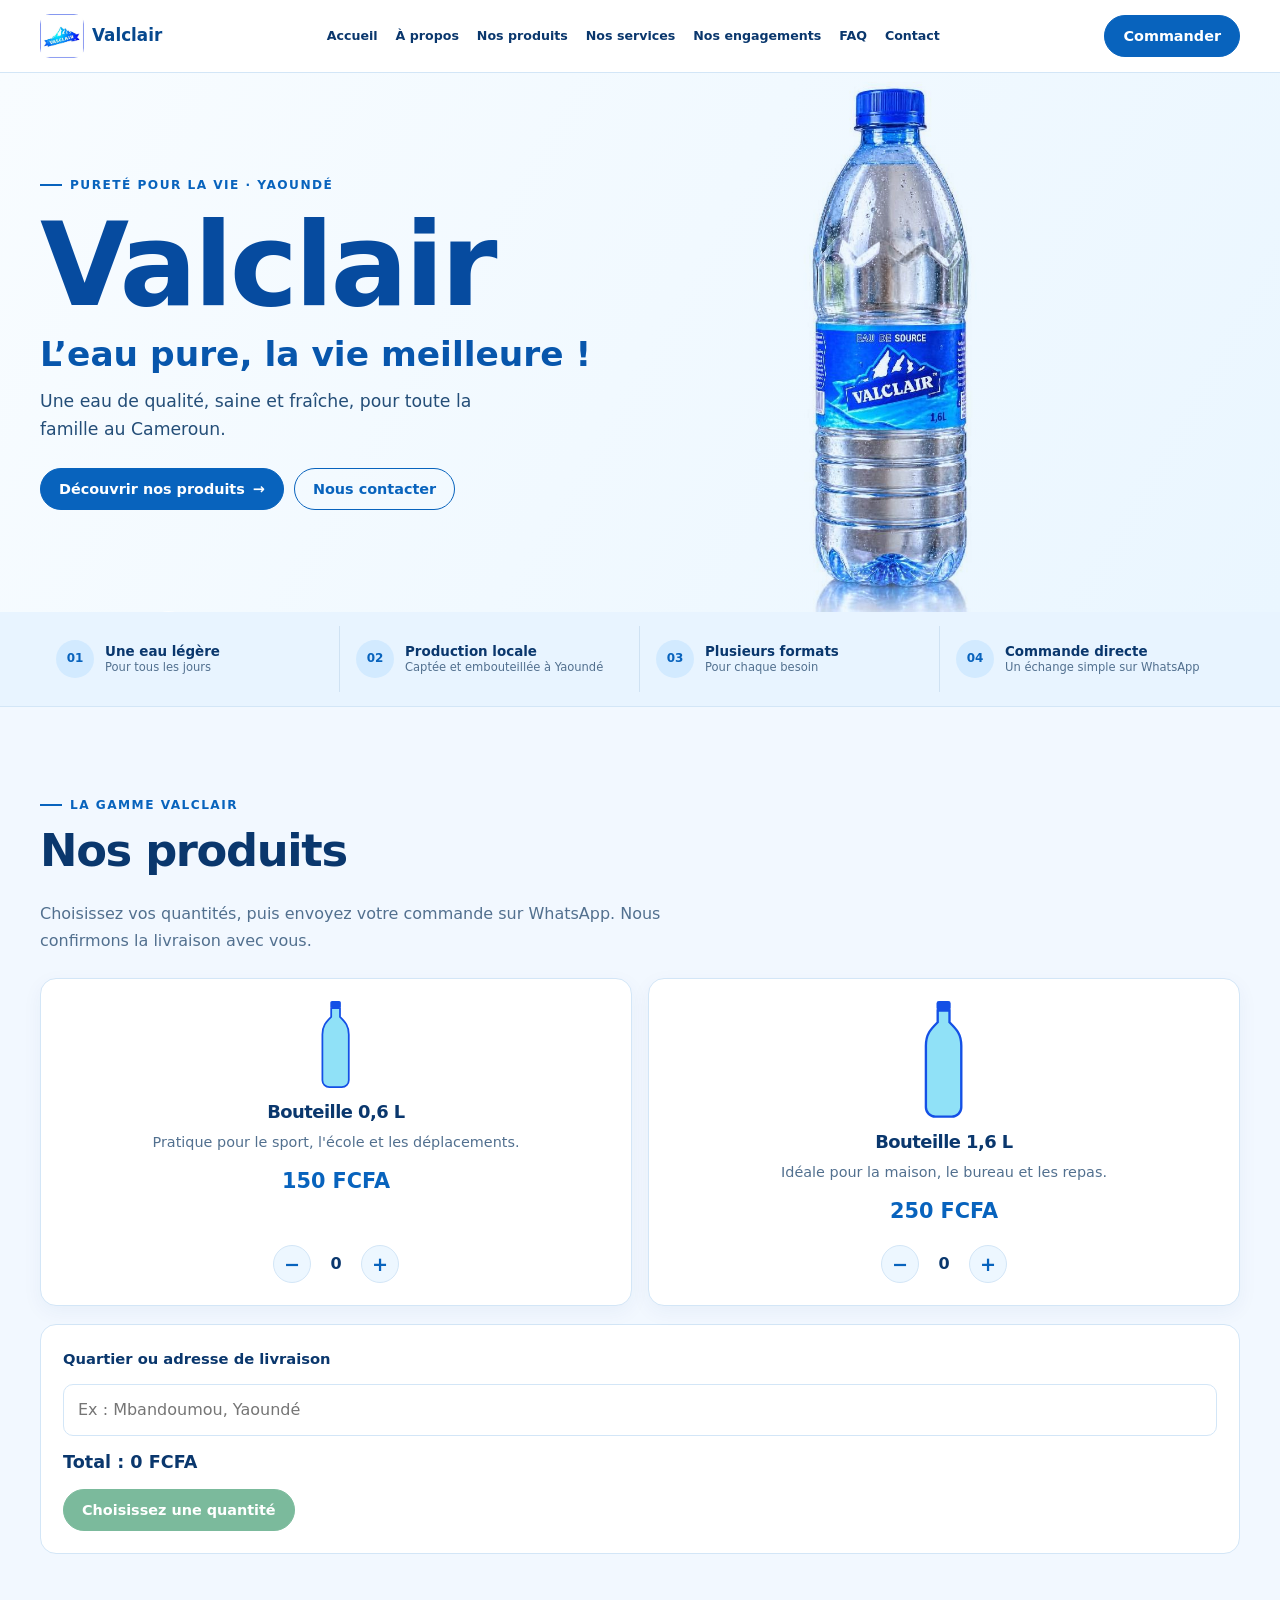
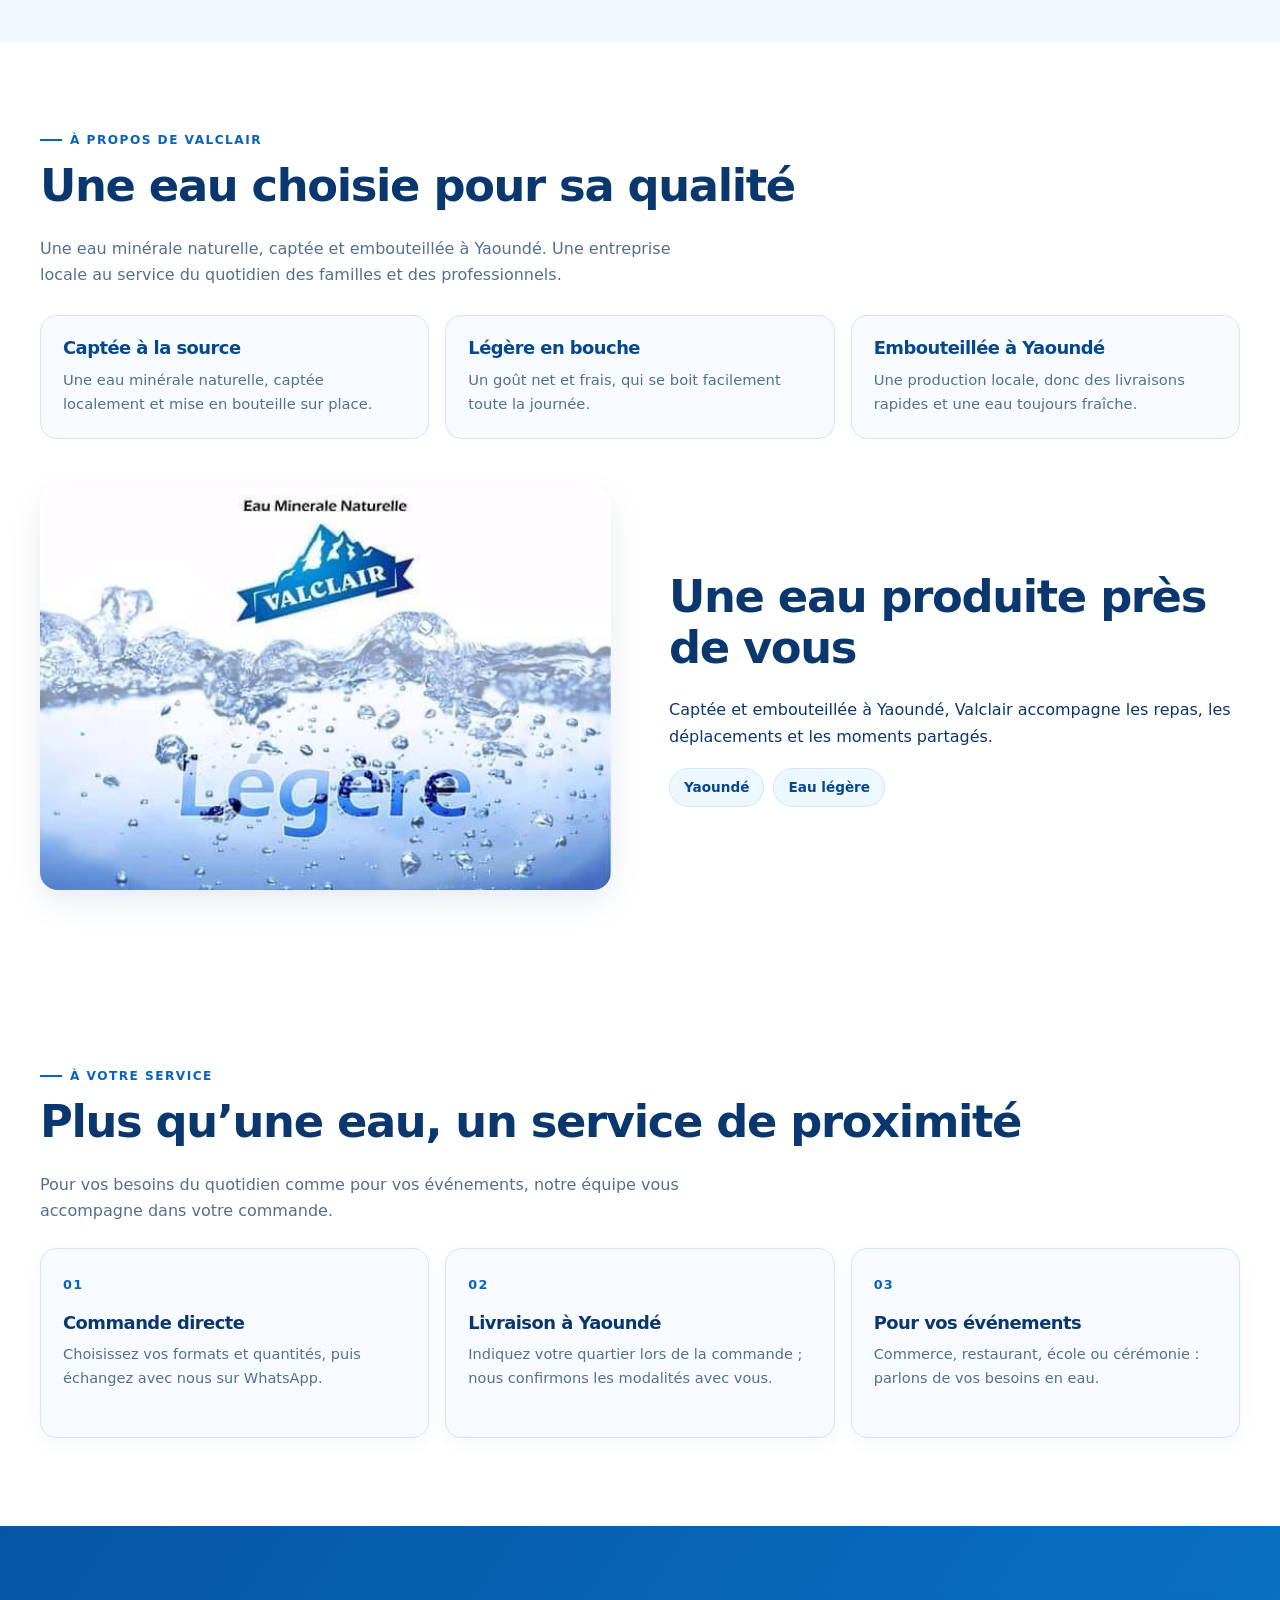
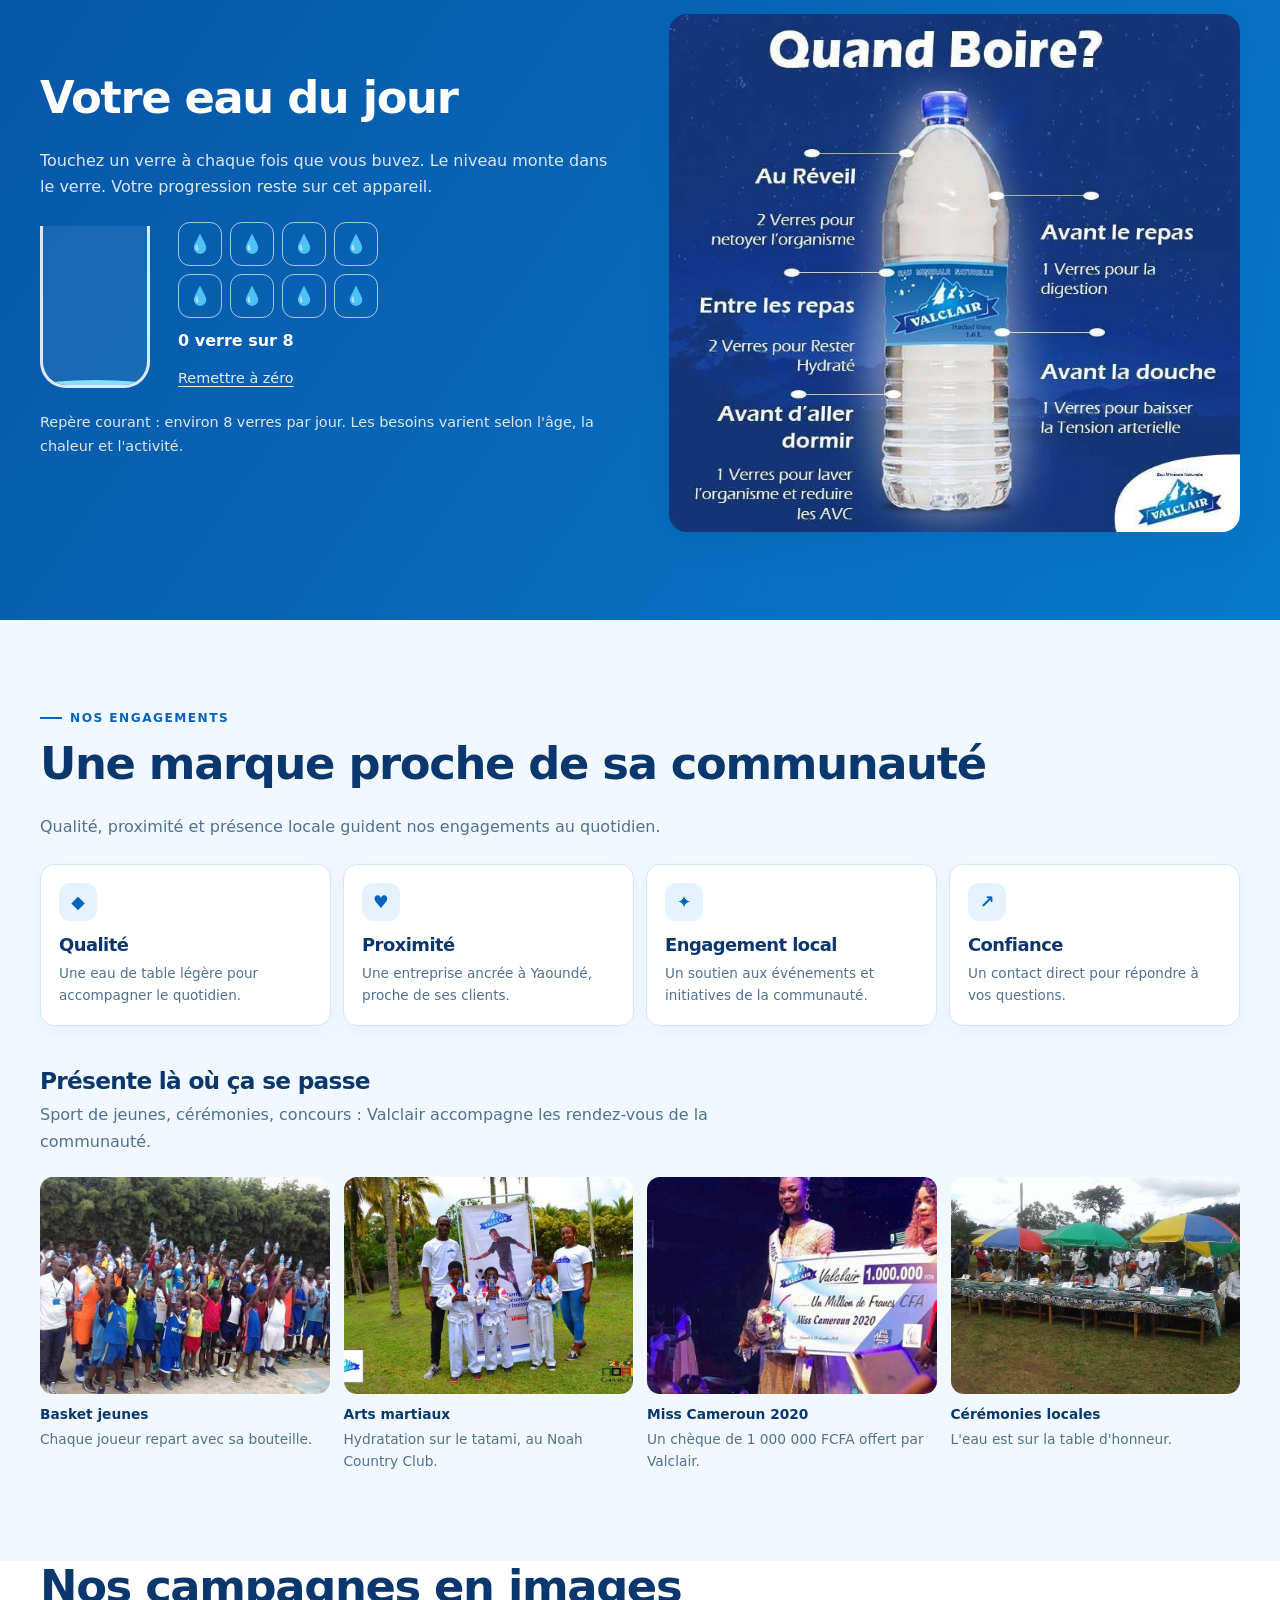
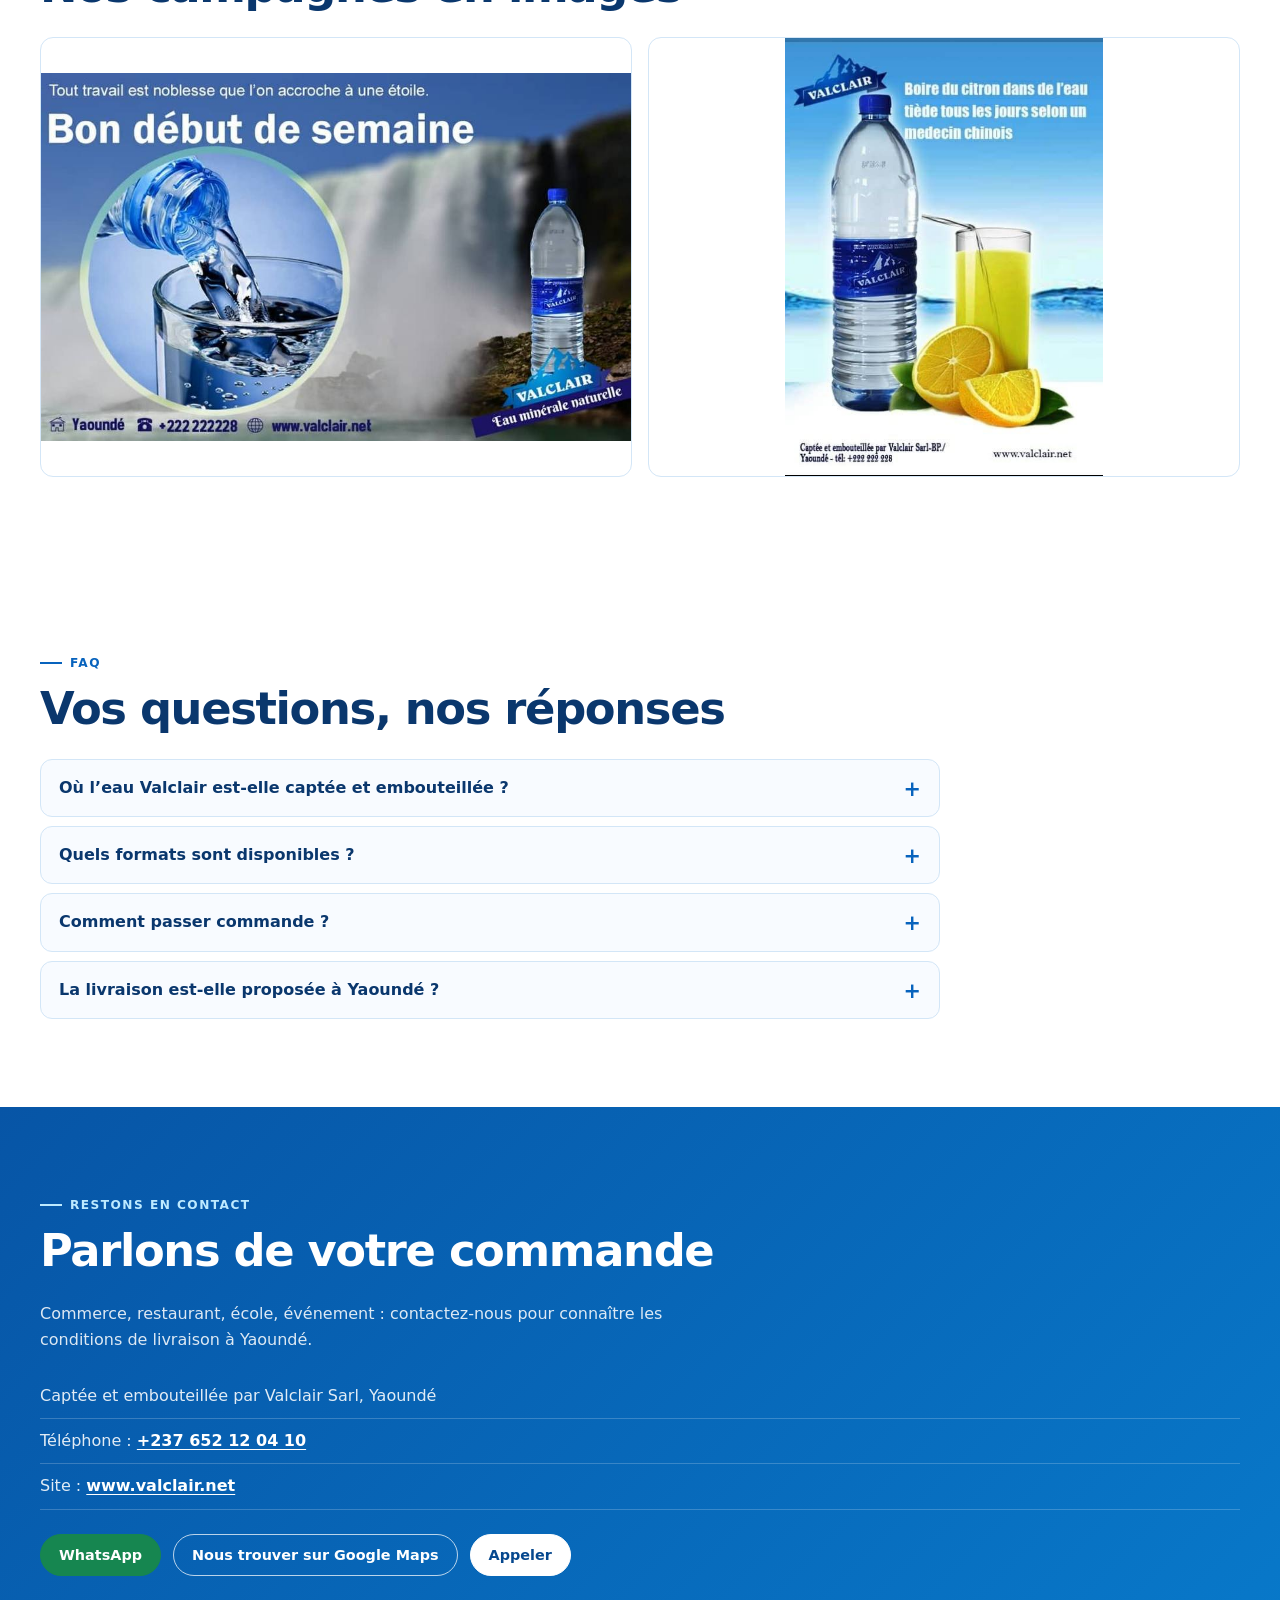
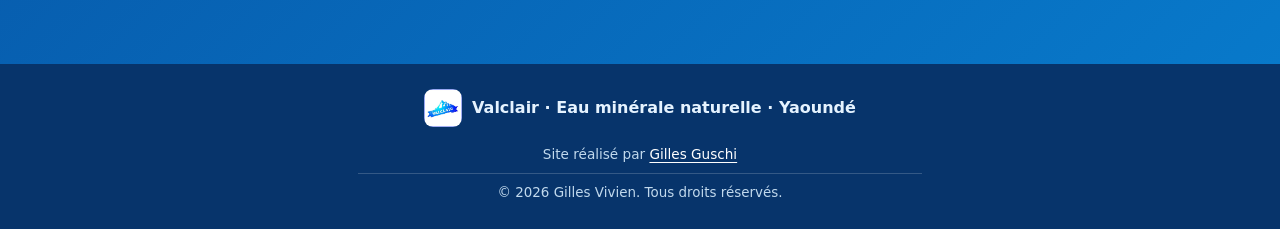
==== commit a1e206b9: "Match Valclair site to supplied mockup" ====
--- a/Valclair – Eau minérale naturelle.html
+++ b/Valclair – Eau minérale naturelle.html
@@ -9,34 +9,28 @@
 <link rel="stylesheet" href="style.css">
 </head>
 <body>
-<header><div class="wrap"><a href="#top"><img src="[data-uri]" alt="Valclair"></a>
-<nav aria-label="Navigation principale"><a href="#qualite">Qualité</a><a href="#produits">Produits</a><a href="#hydratation">Hydratation</a><a href="#communaute">Engagements</a><a href="#affiches">Affiches</a></nav>
-<a class="btn" href="#contact">Nous joindre</a></div></header>
+<header><div class="wrap"><a href="#top"><img src="[data-uri]" alt=""></a>
+<nav aria-label="Navigation principale"><a href="#top">Accueil</a><a href="#apropos">À propos</a><a href="#produits">Nos produits</a><a href="#services">Nos services</a><a href="#engagements">Nos engagements</a><a href="#faq">FAQ</a><a href="#contact">Contact</a></nav>
+<a class="btn" href="#produits">Commander</a></div></header>
 
 <main id="top">
 <section class="hero"><div id="bubbles" aria-hidden="true"></div><div class="wrap">
-<p class="eyebrow">Eau minérale naturelle · Yaoundé</p>
-<h1>L'eau qui reste légère.</h1>
-<p>Valclair est une eau minérale naturelle, captée et embouteillée à Yaoundé. Simple, fraîche, pour toute la famille.</p>
-<div class="cta"><a class="btn" href="#qualite">Voir ce qui la rend différente</a><a class="btn alt" href="#contact">Devenir revendeur</a></div>
+<p class="eyebrow">Pureté pour la vie · Yaoundé</p>
+<h1>Valclair</h1>
+<p class="hero-slogan">L’eau pure, la vie meilleure&nbsp;!</p>
+<p>Une eau de qualité, saine et fraîche, pour toute la famille au Cameroun.</p>
+<div class="cta"><a class="btn" href="#produits">Découvrir nos produits <span aria-hidden="true">→</span></a><a class="btn alt" href="#contact">Nous contacter</a></div>
 </div></section>
 
-<section id="qualite"><div class="wrap">
-<h2>Une eau choisie pour sa qualité</h2>
-<p>Trois raisons de mettre Valclair sur votre table, dans votre commerce ou à votre événement.</p>
-<div class="pill">
-<div><h3>Captée à la source</h3><p>Une eau minérale naturelle, captée localement et mise en bouteille sur place.</p></div>
-<div><h3>Légère en bouche</h3><p>Un goût net et frais, qui se boit facilement toute la journée.</p></div>
-<div><h3>Embouteillée à Yaoundé</h3><p>Une production locale, donc des livraisons rapides et une eau toujours fraîche.</p></div>
-</div>
-<div class="split" style="margin-top:48px">
-<img class="photo" src="[data-uri]" alt="Affiche Valclair, eau minérale naturelle légère">
-<div><h2>Deux formats pour chaque besoin</h2>
-<p>La petite bouteille accompagne vos déplacements et le sport. La grande bouteille est faite pour la maison, le bureau et les repas de famille.</p>
-<div class="sizes"><span>0,6 L</span><span>1,6 L</span></div></div>
-</div></div></section>
+<section class="trust-strip" aria-label="Les atouts Valclair"><div class="wrap trust-grid">
+<div class="trust-item"><span class="trust-icon" aria-hidden="true">01</span><div><strong>Une eau légère</strong><span>Pour tous les jours</span></div></div>
+<div class="trust-item"><span class="trust-icon" aria-hidden="true">02</span><div><strong>Production locale</strong><span>Captée et embouteillée à Yaoundé</span></div></div>
+<div class="trust-item"><span class="trust-icon" aria-hidden="true">03</span><div><strong>Plusieurs formats</strong><span>Pour chaque besoin</span></div></div>
+<div class="trust-item"><span class="trust-icon" aria-hidden="true">04</span><div><strong>Commande directe</strong><span>Un échange simple sur WhatsApp</span></div></div>
+</div></section>
 
 <section id="produits"><div class="wrap">
+<p class="eyebrow section-eyebrow">La gamme Valclair</p>
 <h2>Nos produits</h2>
 <p>Choisissez vos quantités, puis envoyez votre commande sur WhatsApp. Nous confirmons la livraison avec vous.</p>
 <div class="prods" id="prods"></div>
@@ -46,6 +40,33 @@
 <div class="total" id="total">Total : 0 FCFA</div>
 <div class="btns"><a class="btn wa" id="orderBtn" href="641160281" target="_blank" rel="noopener" aria-disabled="true">Commander sur WhatsApp</a></div>
 </div></div></section>
+
+<section id="apropos"><div class="wrap">
+<p class="eyebrow section-eyebrow">À propos de Valclair</p>
+<h2>Une eau choisie pour sa qualité</h2>
+<p>Une eau minérale naturelle, captée et embouteillée à Yaoundé. Une entreprise locale au service du quotidien des familles et des professionnels.</p>
+<div class="pill">
+<div><h3>Captée à la source</h3><p>Une eau minérale naturelle, captée localement et mise en bouteille sur place.</p></div>
+<div><h3>Légère en bouche</h3><p>Un goût net et frais, qui se boit facilement toute la journée.</p></div>
+<div><h3>Embouteillée à Yaoundé</h3><p>Une production locale, donc des livraisons rapides et une eau toujours fraîche.</p></div>
+</div>
+<div class="split" style="margin-top:48px">
+<img class="photo" src="[data-uri]" alt="Affiche Valclair, eau minérale naturelle légère">
+<div><h2>Une eau produite près de vous</h2>
+<p>Captée et embouteillée à Yaoundé, Valclair accompagne les repas, les déplacements et les moments partagés.</p>
+<div class="sizes"><span>Yaoundé</span><span>Eau légère</span></div></div>
+</div></div></section>
+
+<section id="services" class="services"><div class="wrap">
+<p class="eyebrow section-eyebrow">À votre service</p>
+<h2>Plus qu’une eau, un service de proximité</h2>
+<p>Pour vos besoins du quotidien comme pour vos événements, notre équipe vous accompagne dans votre commande.</p>
+<div class="service-grid">
+<article class="service-card"><span class="service-number">01</span><h3>Commande directe</h3><p>Choisissez vos formats et quantités, puis échangez avec nous sur WhatsApp.</p></article>
+<article class="service-card"><span class="service-number">02</span><h3>Livraison à Yaoundé</h3><p>Indiquez votre quartier lors de la commande ; nous confirmons les modalités avec vous.</p></article>
+<article class="service-card"><span class="service-number">03</span><h3>Pour vos événements</h3><p>Commerce, restaurant, école ou cérémonie : parlons de vos besoins en eau.</p></article>
+</div>
+</div></section>
 
 <section id="hydratation" class="band"><div class="wrap split">
 <div><h2>Votre eau du jour</h2>
@@ -59,8 +80,17 @@
 <img class="photo" src="[data-uri]" alt="Conseils pour boire de l'eau au fil de la journée">
 </div></section>
 
-<section id="communaute"><div class="wrap">
-<h2>Présente là où ça se passe</h2>
+<section id="engagements"><div class="wrap">
+<p class="eyebrow section-eyebrow">Nos engagements</p>
+<h2>Une marque proche de sa communauté</h2>
+<p>Qualité, proximité et présence locale guident nos engagements au quotidien.</p>
+<div class="values-grid">
+<article class="value-card"><span aria-hidden="true">◆</span><h3>Qualité</h3><p>Une eau de table légère pour accompagner le quotidien.</p></article>
+<article class="value-card"><span aria-hidden="true">♥</span><h3>Proximité</h3><p>Une entreprise ancrée à Yaoundé, proche de ses clients.</p></article>
+<article class="value-card"><span aria-hidden="true">✦</span><h3>Engagement local</h3><p>Un soutien aux événements et initiatives de la communauté.</p></article>
+<article class="value-card"><span aria-hidden="true">↗</span><h3>Confiance</h3><p>Un contact direct pour répondre à vos questions.</p></article>
+</div>
+<h3 class="community-title">Présente là où ça se passe</h3>
 <p>Sport de jeunes, cérémonies, concours : Valclair accompagne les rendez-vous de la communauté.</p>
 <div class="grid">
 <figure><img src="[data-uri]